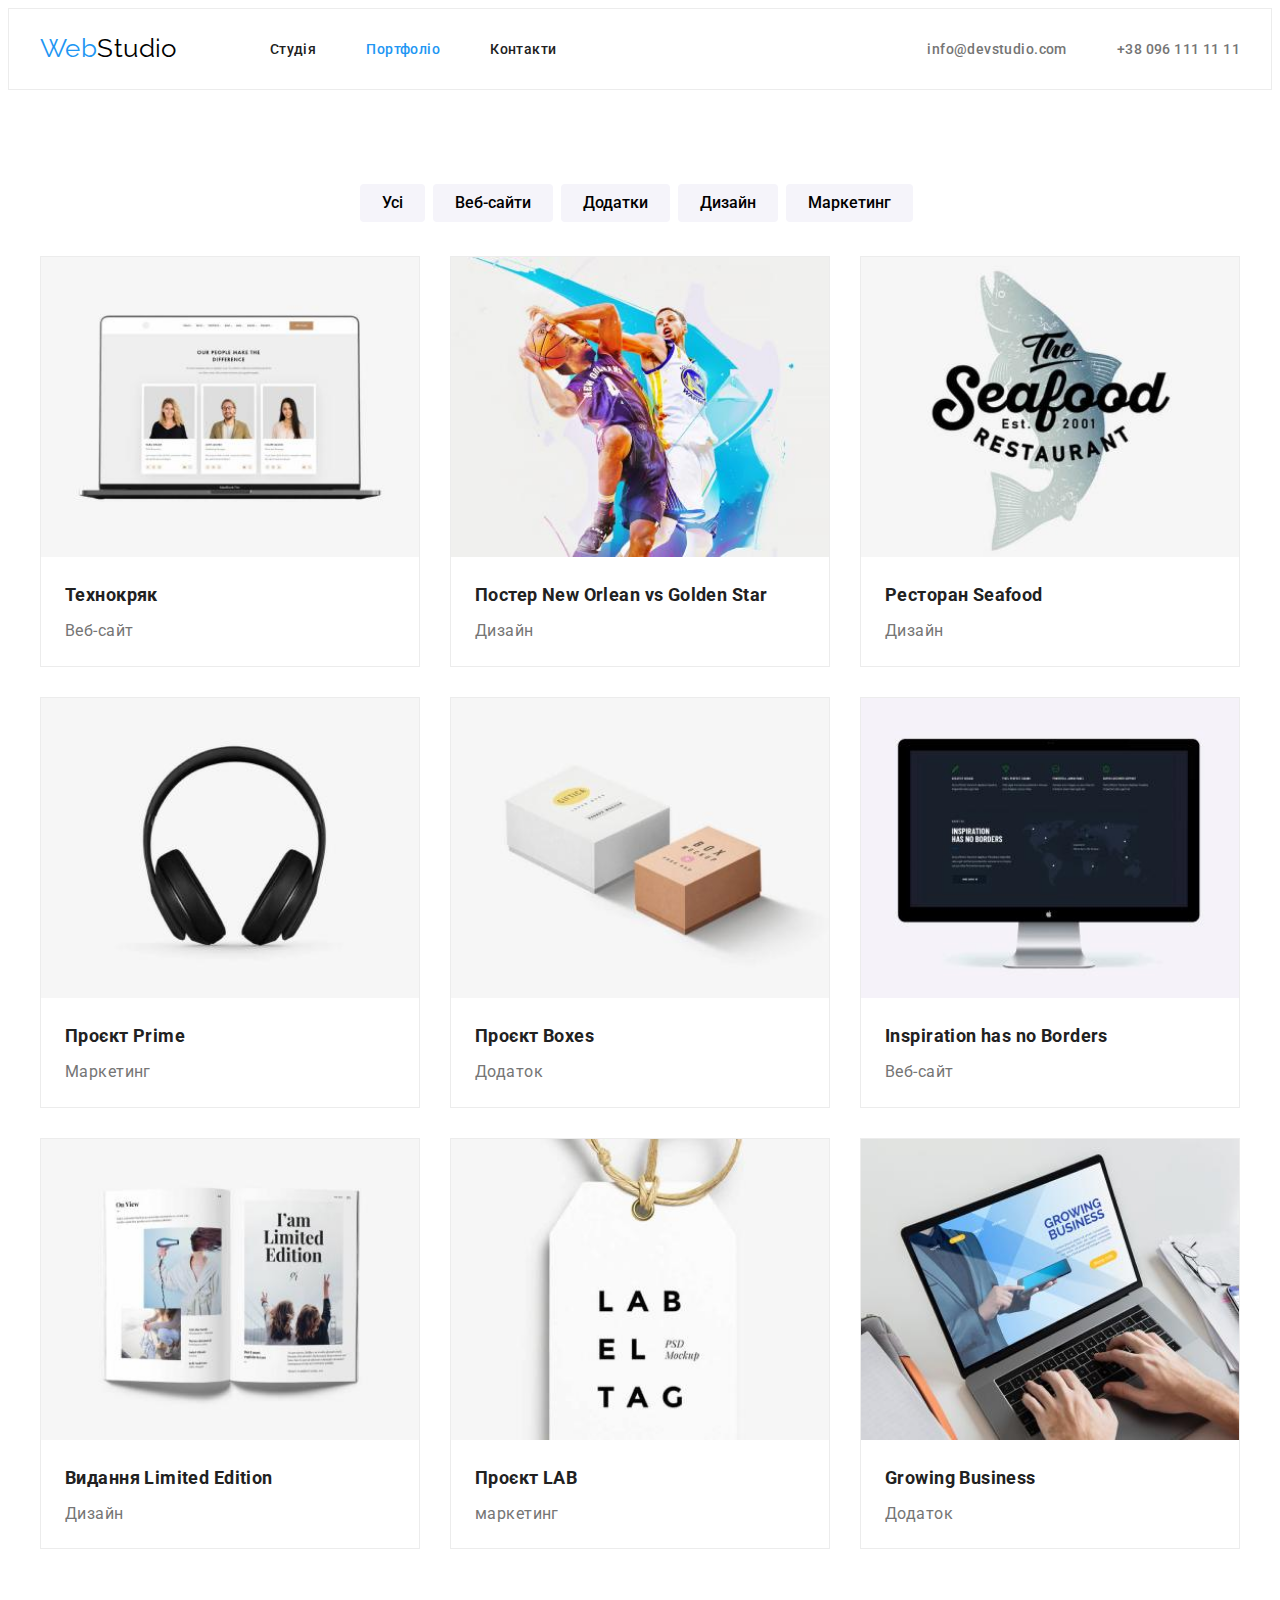
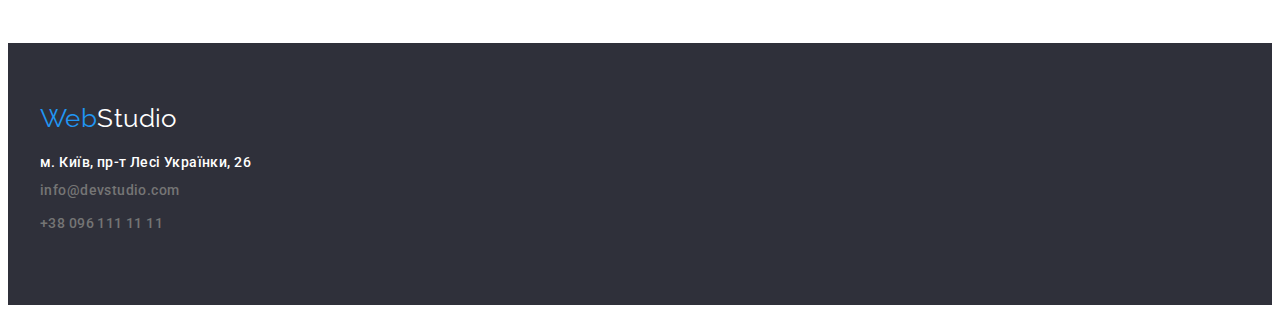
==== portfolio.html @ a3e12e18 "home work" ====
<!DOCTYPE html>
<html lang="uk">
  <head>
    <meta charset="UTF-8" />
    <meta http-equiv="X-UA-Compatible" content="IE=edge" />
    <meta name="viewport" content="width=device-width, initial-scale=1.0" />
    <link rel="preconnect" href="https://fonts.googleapis.com" />
    <link rel="preconnect" href="https://fonts.gstatic.com" crossorigin />
    <link
      href="https://fonts.googleapis.com/css2?family=Raleway:wght@700&family=Roboto:wght@400;500;700;900&display=swap"
      rel="stylesheet"
    />
    <link
      rel="stylesheet"
      href="https://cdnjs.cloudflare.com/ajax/libs/modern-normalize/1.1.0/modern-normalize.min.css"
      integrity="sha512-wpPYUAdjBVSE4KJnH1VR1HeZfpl1ub8YT/NKx4PuQ5NmX2tKuGu6U/JRp5y+Y8XG2tV+wKQpNHVUX03MfMFn9Q=="
      crossorigin="anonymous"
      referrerpolicy="no-referrer"
    />
    <link rel="stylesheet" href="./css/styles.css" />
    <title>Портфоліо</title>
  </head>
  <body>
<!--Header-->
    <header class="line">
      <div class="container main-nav">
        <a class="logo" href="./index.html" lang="en"
          >Web<span class="logo-studio">Studio</span></a
        >
        <nav>
          <ul class="site-nav">
            <li class="item">
              <a class="navigation" href="./index.html"> Студія</a>
            </li>
            <li class="item">
              <a class="current-navigation" href="./portfolio.html">
                Портфоліо</a
              >
            </li>
            <li class="item">
              <a class="navigation" href="contacts"> Контакти</a>
            </li>
          </ul>
        </nav>
        <ul class="contact-nav">
          <li class="item">
            <a class="contacts" href="mailto:info@devstudio.com"
              >info@devstudio.com</a
            >
          </li>
          <li class="item">
            <a class="contacts" href="tel:+380961111111">+38 096 111 11 11</a>
          </li>
        </ul>
      </div>
    </header>

<!--Main content-->
    <main>
      <section class="sections">
        <div class="container">
          <h1 class="visually-hidden">Портфоліо</h1>
          <ul class="buttons">
            <li><button class="button" type="button">Усі</button></li>
            <li><button class="button" type="button">Веб-сайти</button></li>
            <li><button class="button" type="button">Додатки</button></li>
            <li><button class="button" type="button">Дизайн</button></li>
            <li><button class="button" type="button">Маркетинг</button></li>
          </ul>

<!--Menu-->
          <ul class="cards">
            <li class="box">
              <a href="#"
                ><img
                  src="./images/portfolio/technokryak.jpg"
                  alt="Макбук"
                  width="370"
                />
                <div class="box-content"><h2 class="box-title">Технокряк</h2>
                <p>Веб-сайт</p></a
              ></div>
            </li>
            <li class="box">
              <a href="#">
                <img
                  src="./images/portfolio/bascketball-players.jpg"
                  alt="баскетбольні гравці"
                  width="370"
                />
                <div class="box-content"><h2 class="box-title">Постер New Orlean vs Golden Star</h2>
                <p>Дизайн</p></a
              ></div>
            </li>
            <li class="box">
              <a href="#">
                <img
                  src="./images/portfolio/seafood-restaurant.jpg"
                  alt="вивіска ресторану"
                  width="370"
                />
                <div class="box-content"><h2 class="box-title">Ресторан Seafood</h2>
                <p>Дизайн</p></a
              ></div>
            </li>
            <li class="box">
              <a href="#"
                ><img
                  src="./images/portfolio/headphones.jpg"
                  alt="навушники"
                  width="370"
                />
                <div class="box-content"><h2 class="box-title">Проєкт Prime</h2>
                <p>Маркетинг</p></a
              ></div>
            </li>
            <li class="box">
              <a href="#"
                ><img
                  src="./images/portfolio/boxes.jpg"
                  alt="коробки"
                  width="370"
                />
                <div class="box-content"><h2 class="box-title">Проєкт Boxes</h2>
                <p>Додаток</p></a
              ></div>
            </li>
            <li class="box">
              <a href="#">
                <img
                  src="./images/portfolio/mac.jpg"
                  alt="Макінтош"
                  width="370"
                />
                <div class="box-content"><h2 class="box-title">Inspiration has no Borders</h2>
                <p>Веб-сайт</p></a
              ></div>
            </li>
            <li class="box">
              <a href="#"
                ><img
                  src="./images/portfolio/book.jpg"
                  alt="books"
                  width="370"
                />
                <div class="box-content"><h2 class="box-title">Видання Limited Edition</h2>
                <p>Дизайн</p></a
              ></div>
            </li>
            <li class="box">
              <a href="#"
                ><img
                  src="./images/portfolio/label.jpg"
                  alt="етикетка"
                  width="370"
                />
                <div class="box-content"><h2 class="box-title">Проєкт LAB</h2>
                <p>маркетинг</p></a
              ></div>
            </li>
            <li class="box">
              <a href="#"
                ><img
                  src="./images/portfolio/browsing-business.jpg"
                  alt="макбук з бізнес сайтом на екрані"
                  width="370"
                />
                <div class="box-content"><h2 class="box-title">Growing Business</h2>
                <p>Додаток</p></a
              ></div>
            </li>
          </ul>
        </div>
      </section>
    </main>
    
<!-- Footer -->
    <footer class="footer">
      <div class="container">
        <a class="logo footer-logo" href="portfolio.html" lang="en"
          >Web<span class="logo-studio-footer">Studio</span></a
        >
        <address>
          <ul>
            <li>
              <a class="footer-contacts address" href="#"> м. Київ, пр-т Лесі Українки, 26</a>
            </li>
            <li>
              <a class="footer-contacts" href="mailto:info@devstudio.com">
                info@devstudio.com</a
              >
            </li>
            <li>
              <a class="footer-contacts" href="tel:+380961111111">
                +38 096 111 11 11</a
              >
            </li>
          </ul>
        </address>
      </div>
    </footer>
  </body>
</html>
---- css/styles.css ----
:root {
  --primary-text-color: #212121;
  --accent-color: #2196f3;
  --primary-white-color: #ffffff;
  --background-color: #2f303a;
  --description-color: #757575;
  --main-line-height: 1.17;
  --main-font-weight: 500;
}

.html{
  box-sizing: border-box;
}

*,
*::before,
*::after{
  box-sizing: inherit;
}

body {
  font-family: "Roboto", sans-serif;
  background-color: var(--primary-white-color);
  color: var(--primary-text-color);

  font-size: 14px;
  letter-spacing: 0.03em;
}


a {
  text-decoration: none;
}

h1,h2,h3,p{
  margin: 0;
}

p{
  font-size: 16px;
  color: var(--description-color);
  line-height: 1.8;
}

ul{
  list-style-type: none;
  margin: 0;
  padding: 0;
}

img{
  display: block; 
  width: 100%; 
  height: auto;
}

.container{

  width: 1200px;
  padding-left: 15px;
  padding-right: 15px;
  margin-left: auto;
  margin-right: auto;
}

.sections{
  padding-top: 94px;
  padding-bottom: 94px;
}

.main-nav{
  display: flex;
  align-items: center;
}

.line{
  border: 1px solid #ECECEC;
}

.logo {
  padding-top: 24px;
  padding-bottom: 25px;

  font-family: "Raleway", sans-serif;
  color: var(--accent-color);
  font-size: 26px;
  line-height: var(--main-line-height);
  
}

.logo-studio {
  font-family: "Raleway", sans-serif;
  color: #000000;
  font-size: 26px;
  line-height: var(--main-line-height);
}

.site-nav .item + .item{
  margin-left: 50px;
}

.site-nav{
  display: flex;
  margin-left: 93px;
}

.contacts {
  display: flex;
  padding-top: 32px;
  padding-bottom: 32px;

  color: var(--description-color);
  line-height: var(--main-line-height);
  font-weight: var(--main-font-weight);
  font-style: normal;
}

.contacts:hover,
.contacts:focus {
  color: var(--accent-color);
}

.contact-nav{
  display: flex;
  margin-left: auto;
}

.contact-nav .item + .item {
  margin-left: 50px;
}

.navigation {
  display: flex;
  padding-top: 32px;
  padding-bottom: 32px;

  color: var(--primary-text-color);
  line-height: var(--main-line-height);
  font-weight: var(--main-font-weight);
}

.navigation:hover,
.navigation:focus {
  color: var(--accent-color);
}

.current-navigation {
  display: flex;
  padding-top: 32px;
  padding-bottom: 32px;
  color: var(--accent-color);
  font-weight: var(--main-font-weight);
}

.buttons{
  justify-content: center;
  display: flex;
  margin-bottom: 34px;
}

.button {
  margin-right: 8px;
  cursor: pointer;
  padding: 6px 22px;

  font-family: inherit;
  font-weight: var(--main-font-weight);
  font-size: 16px;
  line-height: 1.6;
  text-align: center;

  background: #f5f4fa;
  border-radius: 4px;
  border: none;
  
}

.hero {
  text-align: center;
  margin: 0 auto;
  padding-top: 200px;
  padding-bottom: 200px;

  background-color: var(--background-color);
}

.hero-title {
  
  margin: auto;
  margin-bottom: 30px;
  
  width: 696px;
  height: 120px;
  left: 452px;
  top: 280px;

  color: var(--primary-white-color);
  font-weight: 900;
  font-size: 44px;
  line-height: 1.36;
}

.button:hover,
.button:focus {
  color: var(--primary-white-color);
  background: var(--accent-color);
}

.hero-button {
  display: inline-flex;
  align-items: center;
  justify-content: center;
  cursor: pointer;
  text-align: center;

  color: var(--primary-white-color);
  font-family: inherit;
  font-weight: 700;
  font-size: 16px;
  line-height: 1.8;
  letter-spacing: 0.06em;

  background: #2196f3;
  box-shadow: 0px 4px 4px rgba(0, 0, 0, 0.15);
  border-radius: 4px;
  min-width: 216px;
  height: 50px;
}

.hero-button:hover,
.hero-button:focus {
  background: #188ce8;
}

.cards {
  display: flex;
  flex-wrap: wrap;
  gap: 30px;
}

.box {
  border: 1px solid #ECECEC;
  flex: 1 1 calc(33.33% - 30px);
  box-sizing: border-box;
  
  line-height: 1.8;
}

.box-title {
  margin-bottom: 4px;

  color: var(--primary-text-color);
  font-size: 18px;
  line-height: 2;
}

.box-content{
  margin-left: 0;
  padding-top: 20px;
  padding-right: 24px;
  padding-bottom: 20px;
  padding-left: 24px;
}

.title {
  text-align: center;
  margin-bottom: 50px;
  font-size: 36px;
  line-height: var(--main-line-height);
}

.features-list{
  display: flex;
  flex-wrap: wrap;
  justify-content: space-between;
}

.features-list .item{
  margin-right: 30px;
  width: 270px;
}

.features-list .item:last-child{
  margin-right: 0;
}

.features {
  margin: 0;
  margin-bottom: 10px;
  font-size: 14px;
  line-height: 1.14;
  text-transform: uppercase;
}

.features-text{
  font-size: 14px;
}

.about-item{
  display: flex;
  flex-wrap: wrap;
 
}

.about-item .item{
  display: block;
  width: 370px;
  margin-right: 45px;
}

.about-item .item:last-child{
  margin-right: 0;
}

.item-section{
  padding-top: 0;
}

.about-team {
  display: flex;
  justify-content: center;
  text-align: center;
}

.about-team .item{
  margin-right: 40px;
  width: 270px;

  background-color: var(--primary-white-color);
}

.about-team .item:last-child{
  margin-right: 0;
 
}

.description{
  padding-top: 30px;
  padding-bottom: 30px;
}

.team-bgc{
  background: #f5f4fa;
}

.team {
  margin-bottom: 10px;
  font-weight: var(--main-font-weight);
  font-size: 16px;
  line-height: var(--main-line-height);
}

.visually-hidden {
  position: absolute;
  white-space: nowrap;
  width: 1px;
  height: 1px;
  overflow: hidden;
  border: 0;
  padding: 0;
  clip: rect(0 0 0 0);
  clip-path: inset(50%);
  margin: -1px;
}

.footer {
  padding-top: 60px;
  padding-bottom: 60px;

  font-size: 14px;
  line-height: var(--main-line-height);
  background-color: var(--background-color);
}

.footer-contacts{
  display: inline-block;
  margin-bottom: 9px;
  
  color: var(--description-color);
  line-height: 1.71;  
  font-weight: var(--main-font-weight);
  font-style: normal;
}

.footer-logo{
  display: inline-block;
  padding-top: 0;
  padding-bottom: 0;
  margin-bottom: 20px;
}

.logo-studio-footer {
  color: var(--primary-white-color);
}

.address {
  margin-bottom: 9px;

  font-style: normal;
  color: var(--primary-white-color);
  line-height: var(--main-line-height);
}

.address:hover,
.address:focus {
  color: var(--accent-color);
}
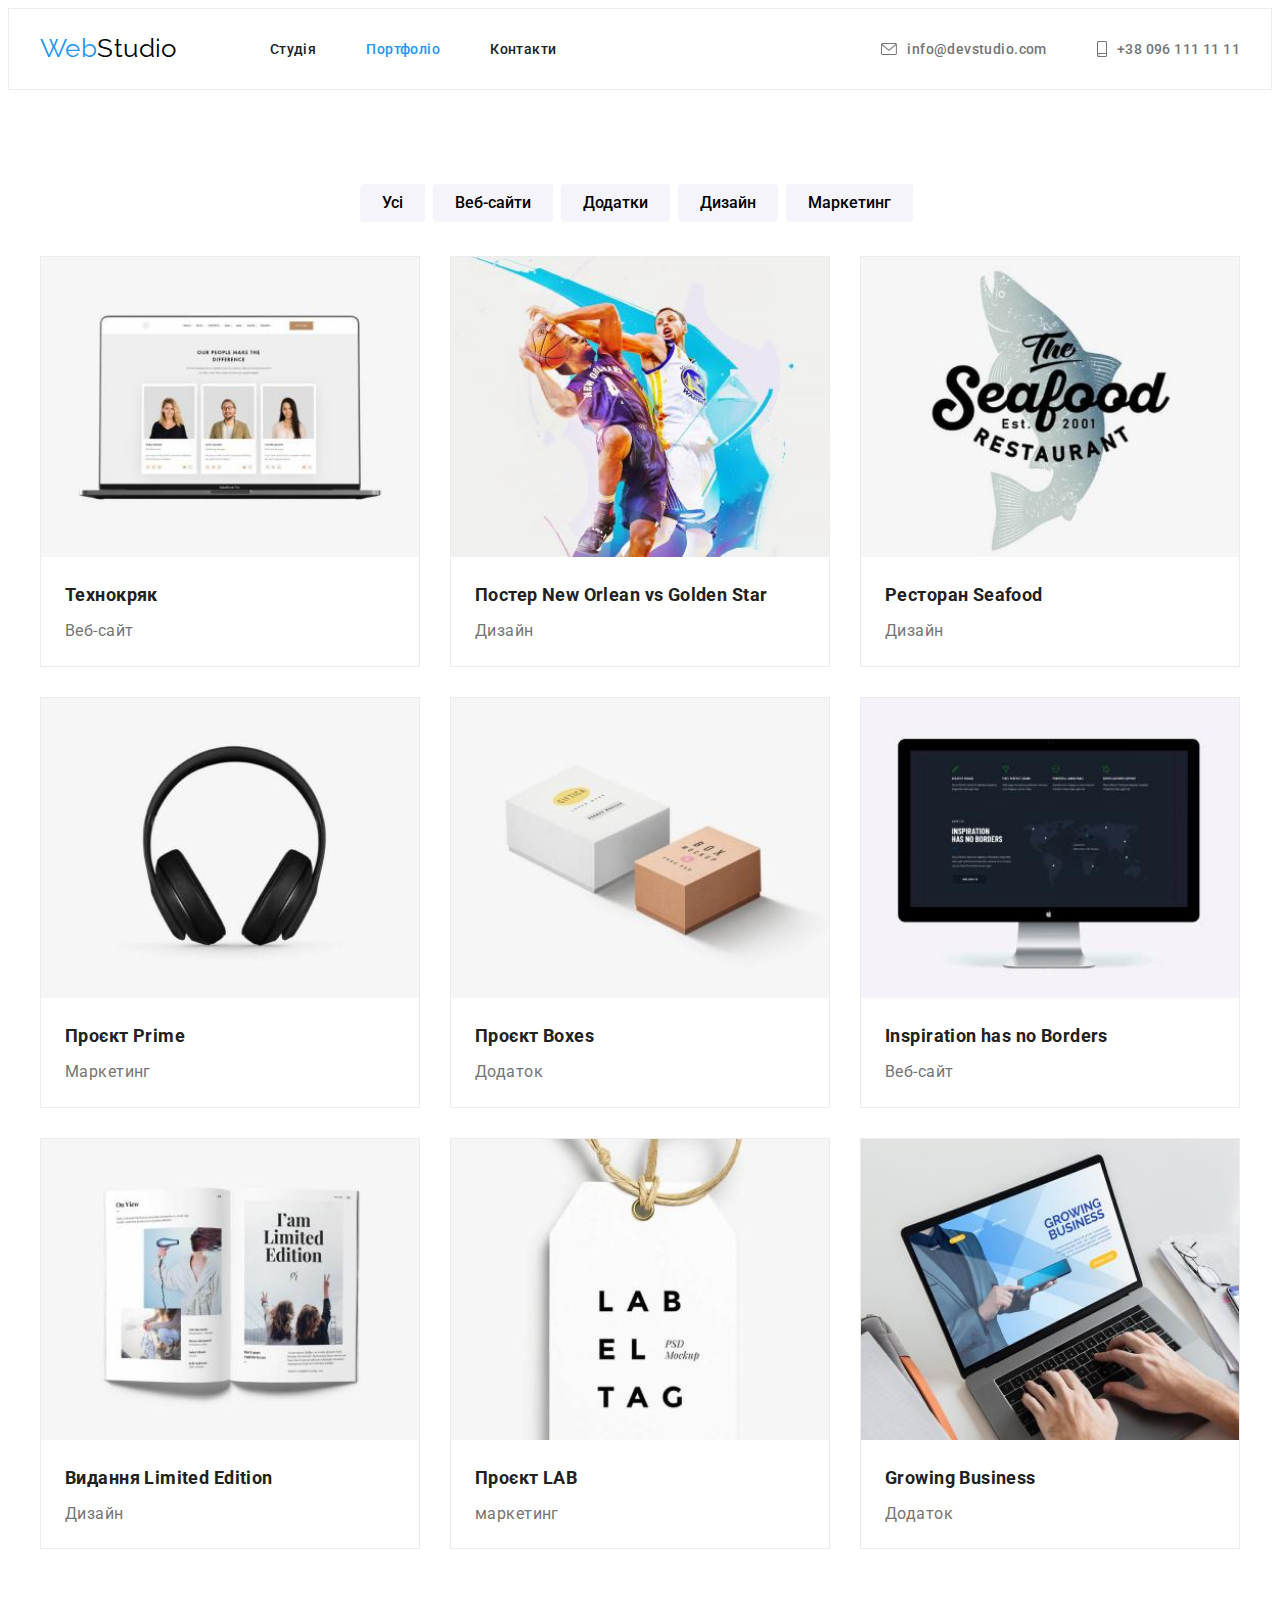
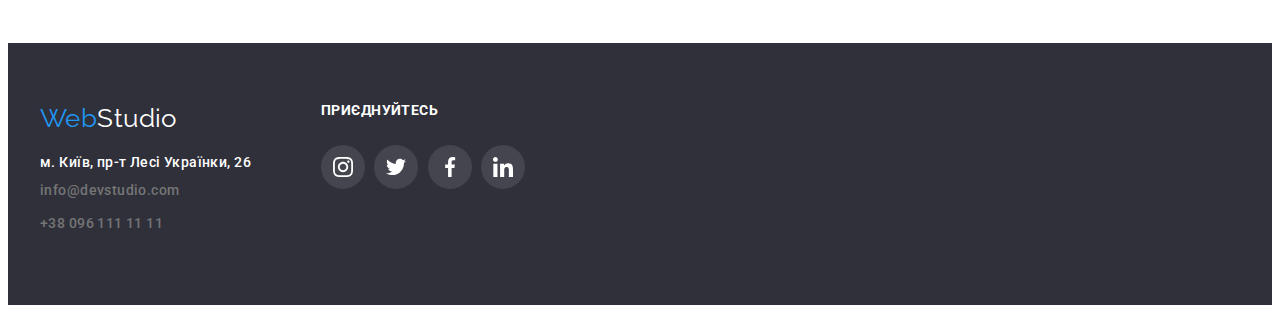
==== commit 63dd5a0c: "updated" ====
--- a/portfolio.html
+++ b/portfolio.html
@@ -45,11 +45,16 @@
         <ul class="contact-nav">
           <li class="item">
             <a class="contacts" href="mailto:info@devstudio.com"
-              >info@devstudio.com</a
+              > 
+              <svg width=16 height=12 class="button-icon">
+              <use href="./images/icons.svg#mail"></use>
+             </svg>info@devstudio.com</a
             >
           </li>
           <li class="item">
-            <a class="contacts" href="tel:+380961111111">+38 096 111 11 11</a>
+            <a class="contacts" href="tel:+380961111111"><svg width=10 height=16 class="button-icon">
+                <use href="./images/icons.svg#smartphone"></use>
+              </svg> +38 096 111 11 11</a>
           </li>
         </ul>
       </div>
@@ -71,15 +76,15 @@
 <!--Menu-->
           <ul class="cards">
             <li class="box">
-              <a href="#"
-                ><img
+              <a href="#">
+                <img
                   src="./images/portfolio/technokryak.jpg"
                   alt="Макбук"
                   width="370"
                 />
                 <div class="box-content"><h2 class="box-title">Технокряк</h2>
-                <p>Веб-сайт</p></a
-              ></div>
+                <p>Веб-сайт</p>
+              </div></a>
             </li>
             <li class="box">
               <a href="#">
@@ -88,9 +93,9 @@
                   alt="баскетбольні гравці"
                   width="370"
                 />
-                <div class="box-content"><h2 class="box-title">Постер New Orlean vs Golden Star</h2>
-                <p>Дизайн</p></a
-              ></div>
+                <div class="box-content">
+                  <h2 class="box-title">Постер New Orlean vs Golden Star</h2>
+                <p>Дизайн</p></div></a>
             </li>
             <li class="box">
               <a href="#">
@@ -99,9 +104,9 @@
                   alt="вивіска ресторану"
                   width="370"
                 />
-                <div class="box-content"><h2 class="box-title">Ресторан Seafood</h2>
-                <p>Дизайн</p></a
-              ></div>
+                <div class="box-content">
+                  <h2 class="box-title">Ресторан Seafood</h2>
+                <p>Дизайн</p></div></a>
             </li>
             <li class="box">
               <a href="#"
@@ -110,9 +115,9 @@
                   alt="навушники"
                   width="370"
                 />
-                <div class="box-content"><h2 class="box-title">Проєкт Prime</h2>
-                <p>Маркетинг</p></a
-              ></div>
+                <div class="box-content">
+                  <h2 class="box-title">Проєкт Prime</h2>
+                <p>Маркетинг</p></div></a>
             </li>
             <li class="box">
               <a href="#"
@@ -121,9 +126,9 @@
                   alt="коробки"
                   width="370"
                 />
-                <div class="box-content"><h2 class="box-title">Проєкт Boxes</h2>
-                <p>Додаток</p></a
-              ></div>
+                <div class="box-content">
+                  <h2 class="box-title">Проєкт Boxes</h2>
+                <p>Додаток</p></div></a>
             </li>
             <li class="box">
               <a href="#">
@@ -132,9 +137,9 @@
                   alt="Макінтош"
                   width="370"
                 />
-                <div class="box-content"><h2 class="box-title">Inspiration has no Borders</h2>
-                <p>Веб-сайт</p></a
-              ></div>
+                <div class="box-content">
+                  <h2 class="box-title">Inspiration has no Borders</h2>
+                <p>Веб-сайт</p></div></a>
             </li>
             <li class="box">
               <a href="#"
@@ -143,9 +148,9 @@
                   alt="books"
                   width="370"
                 />
-                <div class="box-content"><h2 class="box-title">Видання Limited Edition</h2>
-                <p>Дизайн</p></a
-              ></div>
+                <div class="box-content">
+                  <h2 class="box-title">Видання Limited Edition</h2>
+                <p>Дизайн</p></div></a>
             </li>
             <li class="box">
               <a href="#"
@@ -154,9 +159,9 @@
                   alt="етикетка"
                   width="370"
                 />
-                <div class="box-content"><h2 class="box-title">Проєкт LAB</h2>
-                <p>маркетинг</p></a
-              ></div>
+                <div class="box-content">
+                  <h2 class="box-title">Проєкт LAB</h2>
+                <p>маркетинг</p></div></a>
             </li>
             <li class="box">
               <a href="#"
@@ -165,9 +170,9 @@
                   alt="макбук з бізнес сайтом на екрані"
                   width="370"
                 />
-                <div class="box-content"><h2 class="box-title">Growing Business</h2>
-                <p>Додаток</p></a
-              ></div>
+                <div class="box-content">
+                  <h2 class="box-title">Growing Business</h2>
+                <p>Додаток</p></div></a>
             </li>
           </ul>
         </div>
@@ -175,28 +180,38 @@
     </main>
     
 <!-- Footer -->
-    <footer class="footer">
-      <div class="container">
-        <a class="logo footer-logo" href="portfolio.html" lang="en"
-          >Web<span class="logo-studio-footer">Studio</span></a
-        >
-        <address>
+     <footer class="footer">
+      <div class="container footer-nav"> 
+         <div class="footer-contacts" >  
+          <a class="logo footer-logo" href="portfolio.html" lang="en"
+          >Web<span class="logo-studio-footer">Studio</span></a>
+       <address>
           <ul>
             <li>
-              <a class="footer-contacts address" href="#"> м. Київ, пр-т Лесі Українки, 26</a>
+              <a class="contact-footer address" href="#"> м. Київ, пр-т Лесі Українки, 26</a>
             </li>
             <li>
-              <a class="footer-contacts" href="mailto:info@devstudio.com">
+              <a class="contact-footer" href="mailto:info@devstudio.com">
                 info@devstudio.com</a
               >
             </li>
             <li>
-              <a class="footer-contacts" href="tel:+380961111111">
+              <a class="contact-footer" href="tel:+380961111111">
                 +38 096 111 11 11</a
               >
             </li>
           </ul>
         </address>
+      </div> 
+        <div class="socials">
+          <p class="join">Приєднуйтесь</p>
+        <ul class="footer-socials-list">
+          <li class="socials-item"><a class="footers-social-link" href="#"><svg class="socials-logo" width="20" height="20" ><use href="./images/icons.svg#instagram"></use></svg></a></li>
+          <li class="socials-item"><a class="footers-social-link" href="#"><svg class="socials-logo" width="20" height="20" ><use href="./images/icons.svg#twitter"></use></svg></a></li>
+          <li class="socials-item"><a class="footers-social-link" href="#"><svg class="socials-logo" width="20" height="20" ><use href="./images/icons.svg#facebook"></use></svg></a></li>
+          <li class="socials-item"><a class="footers-social-link" href="#"><svg class="socials-logo" width="20" height="20" ><use href="./images/icons.svg#linkedin"></use></svg></a></li>
+        </ul>
+      </div>  
       </div>
     </footer>
   </body>
--- a/css/styles.css
+++ b/css/styles.css
@@ -104,10 +104,17 @@
   margin-left: 93px;
 }
 
+.button-icon{
+  vertical-align: middle;
+  margin-right: 10px;
+  fill:currentColor;
+}
+
 .contacts {
   display: flex;
   padding-top: 32px;
   padding-bottom: 32px;
+  align-items: center;
 
   color: var(--description-color);
   line-height: var(--main-line-height);
@@ -178,10 +185,20 @@
 .hero {
   text-align: center;
   margin: 0 auto;
+  max-width: 1600px;
   padding-top: 200px;
   padding-bottom: 200px;
 
-  background-color: var(--background-color);
+  background: #C4C4C4;
+  background-image: linear-gradient( to right ,
+    rgba(47,48,58,0.4),
+    rgba(47, 48, 58, 0.4)),
+    url(../images/hero-bcg.jpg);
+  background-repeat: no-repeat;
+  background-position: center;
+  background-size: cover;
+
+
 }
 
 .hero-title {
@@ -204,6 +221,8 @@
 .button:focus {
   color: var(--primary-white-color);
   background: var(--accent-color);
+  box-shadow: 0px 3px 1px rgba(0, 0, 0, 0.1), 0px 1px 2px rgba(0, 0, 0, 0.08), 0px 2px 2px rgba(0, 0, 0, 0.12);
+  border-radius: 4px;
 }
 
 .hero-button {
@@ -221,8 +240,8 @@
   letter-spacing: 0.06em;
 
   background: #2196f3;
-  box-shadow: 0px 4px 4px rgba(0, 0, 0, 0.15);
   border-radius: 4px;
+  border: none;
   min-width: 216px;
   height: 50px;
 }
@@ -230,6 +249,7 @@
 .hero-button:hover,
 .hero-button:focus {
   background: #188ce8;
+  box-shadow: 0px 4px 4px rgba(0, 0, 0, 0.15);
 }
 
 .cards {
@@ -244,6 +264,11 @@
   box-sizing: border-box;
   
   line-height: 1.8;
+}
+
+.box:hover,
+.box:focus{
+  box-shadow: 0px 3px 1px rgba(0, 0, 0, 0.1), 0px 1px 2px rgba(0, 0, 0, 0.08), 0px 2px 2px rgba(0, 0, 0, 0.12);
 }
 
 .box-title {
@@ -270,7 +295,7 @@
 }
 
 .features-list{
-  display: flex;
+  display: inline-flex;
   flex-wrap: wrap;
   justify-content: space-between;
 }
@@ -287,25 +312,42 @@
 .features {
   margin: 0;
   margin-bottom: 10px;
+
   font-size: 14px;
   line-height: 1.14;
   text-transform: uppercase;
 }
 
+.features-item{
+  display: flex;
+  justify-content: center;
+ 
+  width: 270px;
+  height: 120px;
+  margin-bottom: 30px;
+
+  background-color: #F5F4FA;
+  border-radius: 4px;
+}
+
+.features-icon{
+  margin-top: 25px;
+  margin-bottom: 25px;
+}
+
 .features-text{
   font-size: 14px;
 }
 
 .about-item{
-  display: flex;
-  flex-wrap: wrap;
- 
+  display: inline-flex;
+ justify-content: center;
 }
 
 .about-item .item{
   display: block;
   width: 370px;
-  margin-right: 45px;
+  margin-right: 30px;
 }
 
 .about-item .item:last-child{
@@ -327,11 +369,12 @@
   width: 270px;
 
   background-color: var(--primary-white-color);
+  box-shadow: 0px 1px 3px rgba(0, 0, 0, 0.12), 0px 1px 1px rgba(0, 0, 0, 0.14), 0px 2px 1px rgba(0, 0, 0, 0.2);
+  border-radius: 0px 0px 4px 4px;
 }
 
 .about-team .item:last-child{
   margin-right: 0;
- 
 }
 
 .description{
@@ -348,6 +391,73 @@
   font-weight: var(--main-font-weight);
   font-size: 16px;
   line-height: var(--main-line-height);
+}
+
+.team-socials{
+  display: inline-flex;
+  width: 204px;
+  margin-top: 16px;
+  justify-content: space-between;
+}
+
+.socials-item{
+  width: 44px;
+  height: 44px;
+}
+
+.socials-item:last-child{
+  margin-right: 0;
+}
+
+.social-link{
+  width:100%;
+  height:100%;
+  display: flex;
+  align-items: center;
+  justify-content: center;
+  background-color: var(--primary-white-color);
+  border-radius: 50%;
+  fill: #AFB1B8;
+  color:var(--primary-white-color);
+}
+
+.socials-logo{
+  width: 20px;
+  height: 20px;
+}
+
+.social-link:hover,
+.social-link:focus{
+  fill:currentColor;
+  background-color: var(--accent-color);
+}
+
+
+.clients-list{
+  display: inline-flex;
+}
+/* 
+.clients-logo{
+ 
+} */
+
+.client{
+  display: flex;
+  width: 170px;
+  height: 92px;
+  align-items: center;
+  justify-content: center;
+  margin-right: 30px;
+  border: 1px solid #AFB1B8;
+  border-radius: 4px;
+  fill:#AFB1B8;
+  color:var(--accent-color);
+}
+
+.client:hover,
+.client:focus{
+  fill:currentColor;
+  border-color: var(--accent-color);
 }
 
 .visually-hidden {
@@ -364,6 +474,8 @@
 }
 
 .footer {
+  display: flex;
+  align-items: center;
   padding-top: 60px;
   padding-bottom: 60px;
 
@@ -371,8 +483,11 @@
   line-height: var(--main-line-height);
   background-color: var(--background-color);
 }
-
-.footer-contacts{
+.footer-nav{
+  display: flex;
+}
+
+.contact-footer{
   display: inline-block;
   margin-bottom: 9px;
   
@@ -405,3 +520,47 @@
 .address:focus {
   color: var(--accent-color);
 }
+
+.join{
+  margin-bottom: 10px;
+
+  text-transform: uppercase;
+  font-weight: 700;
+  font-size: 14px;
+  line-height: 1.14;
+  letter-spacing: 0.03em;
+  
+  color: var(--primary-white-color);
+}
+
+.footer-socials-list{
+  display: inline-flex;
+  width: 204px;
+  margin-top: 16px;
+  justify-content: space-between;
+  
+}
+
+.footers-social-link{
+  width: 100%;
+  height: 100%;
+  display: flex;
+  align-items: center;
+  justify-content: center;
+  background-color: rgba(255,255,255,10%);
+  border-radius: 50%;
+
+  fill:var(--primary-white-color);
+}
+
+.footers-social-link:hover,
+.footers-social-link:focus{
+background-color: var(--accent-color);
+}
+
+
+.socials{
+  display: inline-block;
+  margin-left: 70px;
+
+}
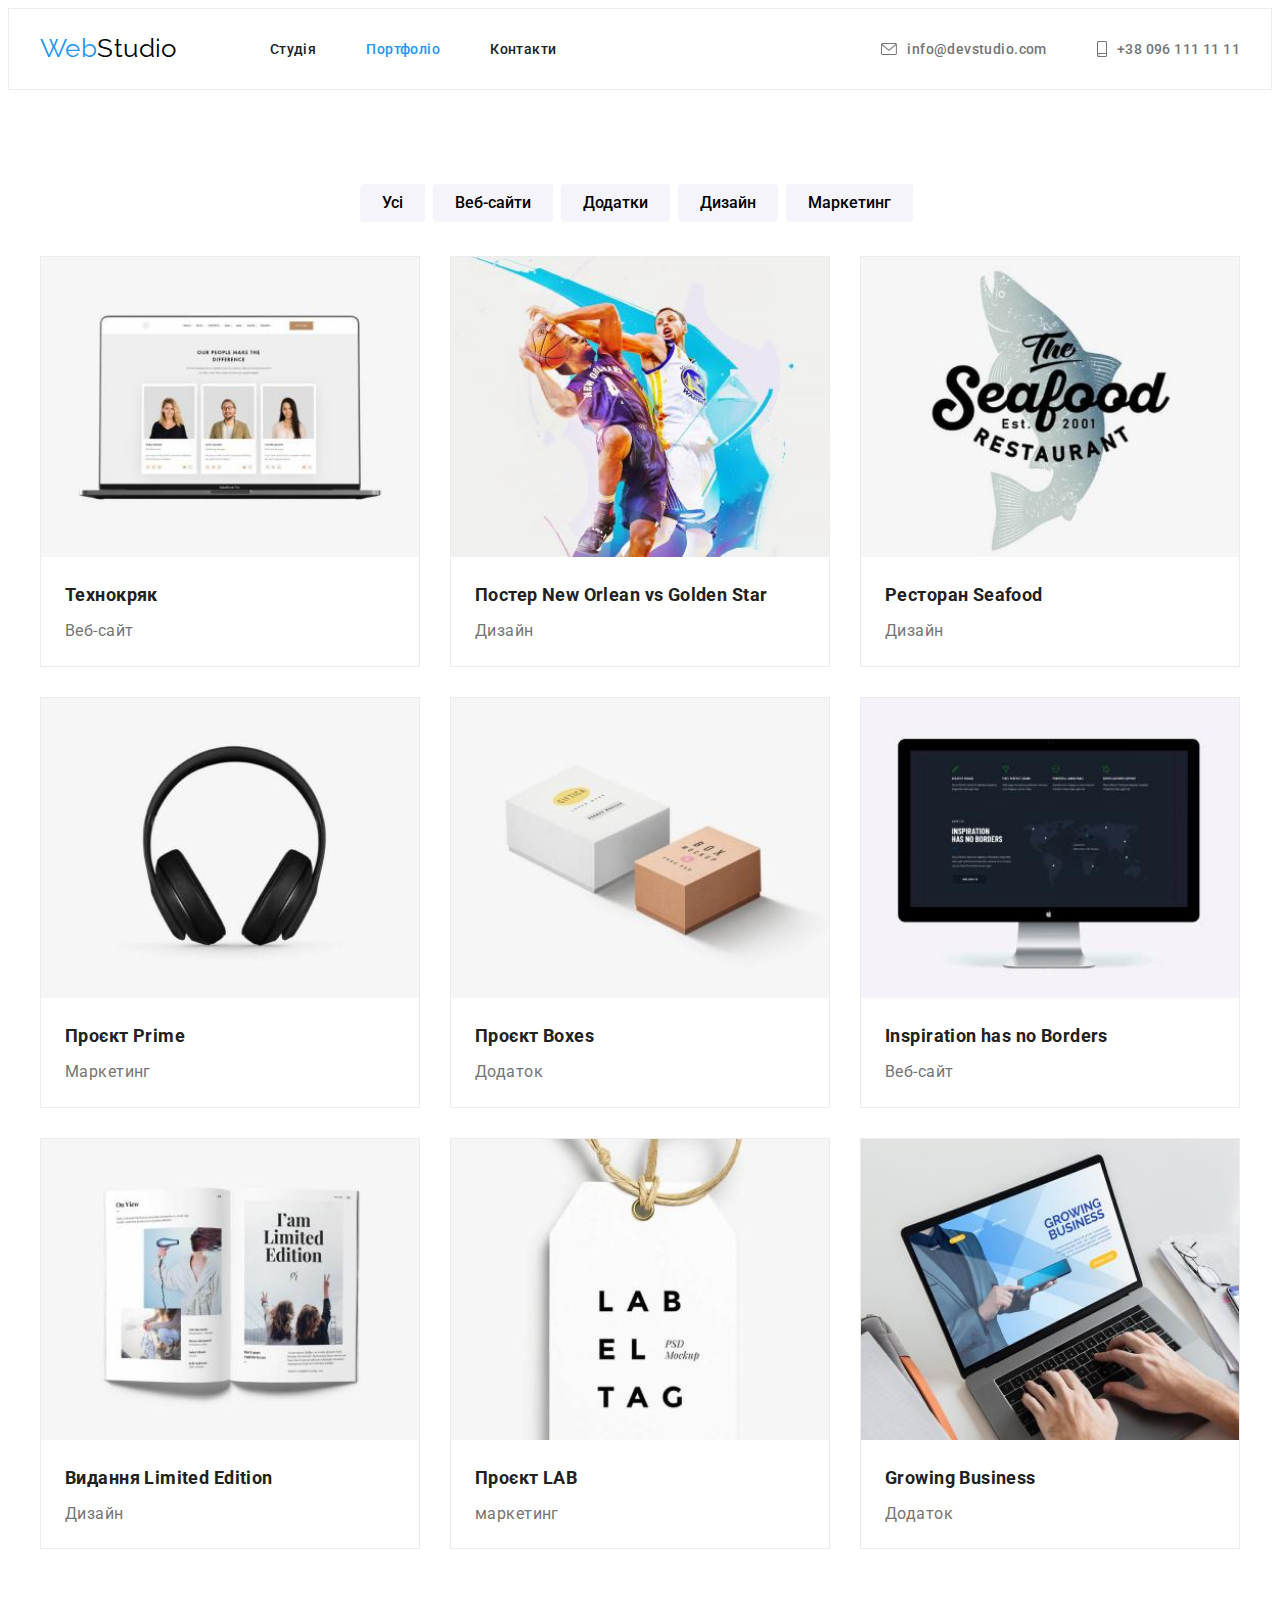
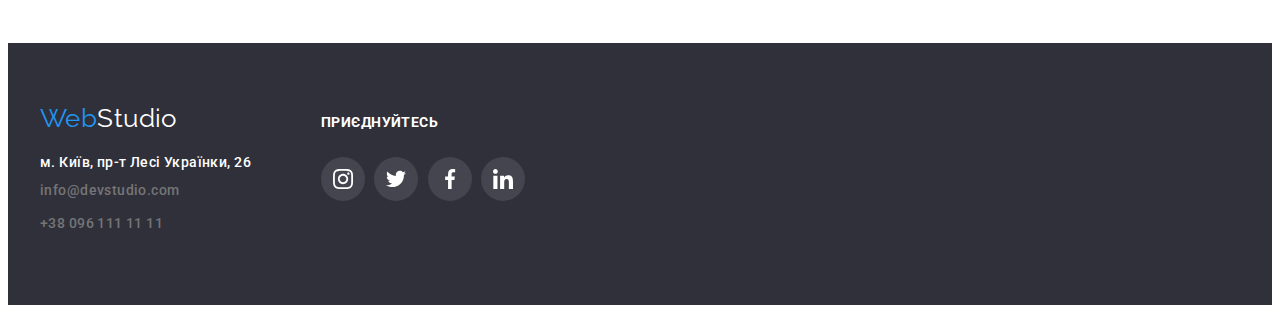
==== commit 9d00e9eb: "update link,link:hover,footer" ====
--- a/portfolio.html
+++ b/portfolio.html
@@ -76,7 +76,7 @@
 <!--Menu-->
           <ul class="cards">
             <li class="box">
-              <a href="#">
+              <a  class="box-link" href="#">
                 <img
                   src="./images/portfolio/technokryak.jpg"
                   alt="Макбук"
@@ -87,7 +87,7 @@
               </div></a>
             </li>
             <li class="box">
-              <a href="#">
+              <a  class="box-link" href="#">
                 <img
                   src="./images/portfolio/bascketball-players.jpg"
                   alt="баскетбольні гравці"
@@ -98,7 +98,7 @@
                 <p>Дизайн</p></div></a>
             </li>
             <li class="box">
-              <a href="#">
+              <a  class="box-link" href="#">
                 <img
                   src="./images/portfolio/seafood-restaurant.jpg"
                   alt="вивіска ресторану"
@@ -109,7 +109,7 @@
                 <p>Дизайн</p></div></a>
             </li>
             <li class="box">
-              <a href="#"
+              <a  class="box-link" href="#"
                 ><img
                   src="./images/portfolio/headphones.jpg"
                   alt="навушники"
@@ -120,7 +120,7 @@
                 <p>Маркетинг</p></div></a>
             </li>
             <li class="box">
-              <a href="#"
+              <a  class="box-link" href="#"
                 ><img
                   src="./images/portfolio/boxes.jpg"
                   alt="коробки"
@@ -131,7 +131,7 @@
                 <p>Додаток</p></div></a>
             </li>
             <li class="box">
-              <a href="#">
+              <a  class="box-link" href="#">
                 <img
                   src="./images/portfolio/mac.jpg"
                   alt="Макінтош"
@@ -142,7 +142,7 @@
                 <p>Веб-сайт</p></div></a>
             </li>
             <li class="box">
-              <a href="#"
+              <a  class="box-link" href="#"
                 ><img
                   src="./images/portfolio/book.jpg"
                   alt="books"
@@ -153,7 +153,7 @@
                 <p>Дизайн</p></div></a>
             </li>
             <li class="box">
-              <a href="#"
+              <a  class="box-link" href="#"
                 ><img
                   src="./images/portfolio/label.jpg"
                   alt="етикетка"
@@ -164,7 +164,7 @@
                 <p>маркетинг</p></div></a>
             </li>
             <li class="box">
-              <a href="#"
+              <a  class="box-link" href="#"
                 ><img
                   src="./images/portfolio/browsing-business.jpg"
                   alt="макбук з бізнес сайтом на екрані"
--- a/css/styles.css
+++ b/css/styles.css
@@ -266,17 +266,21 @@
   line-height: 1.8;
 }
 
-.box:hover,
-.box:focus{
-  box-shadow: 0px 3px 1px rgba(0, 0, 0, 0.1), 0px 1px 2px rgba(0, 0, 0, 0.08), 0px 2px 2px rgba(0, 0, 0, 0.12);
-}
-
 .box-title {
   margin-bottom: 4px;
 
   color: var(--primary-text-color);
   font-size: 18px;
   line-height: 2;
+}
+
+.box-link{
+  display: block;
+}
+
+.box-link:hover,
+.box-link:focus{
+  box-shadow: 0px 3px 1px rgba(0, 0, 0, 0.1), 0px 1px 2px rgba(0, 0, 0, 0.08), 0px 2px 2px rgba(0, 0, 0, 0.12);
 }
 
 .box-content{
@@ -436,18 +440,25 @@
 .clients-list{
   display: inline-flex;
 }
-/* 
-.clients-logo{
- 
-} */
-
-.client{
-  display: flex;
+
+.clients-list .item{
   width: 170px;
   height: 92px;
-  align-items: center;
-  justify-content: center;
   margin-right: 30px;
+}
+
+.clients-list .item:last-child{
+  margin-right: 0;
+}
+
+
+.client{
+  display: flex;
+  width: 100%;
+  height: 100%;
+  align-items: center;
+  justify-content: center;
+  
   border: 1px solid #AFB1B8;
   border-radius: 4px;
   fill:#AFB1B8;
@@ -485,6 +496,7 @@
 }
 .footer-nav{
   display: flex;
+  align-items: baseline;
 }
 
 .contact-footer{
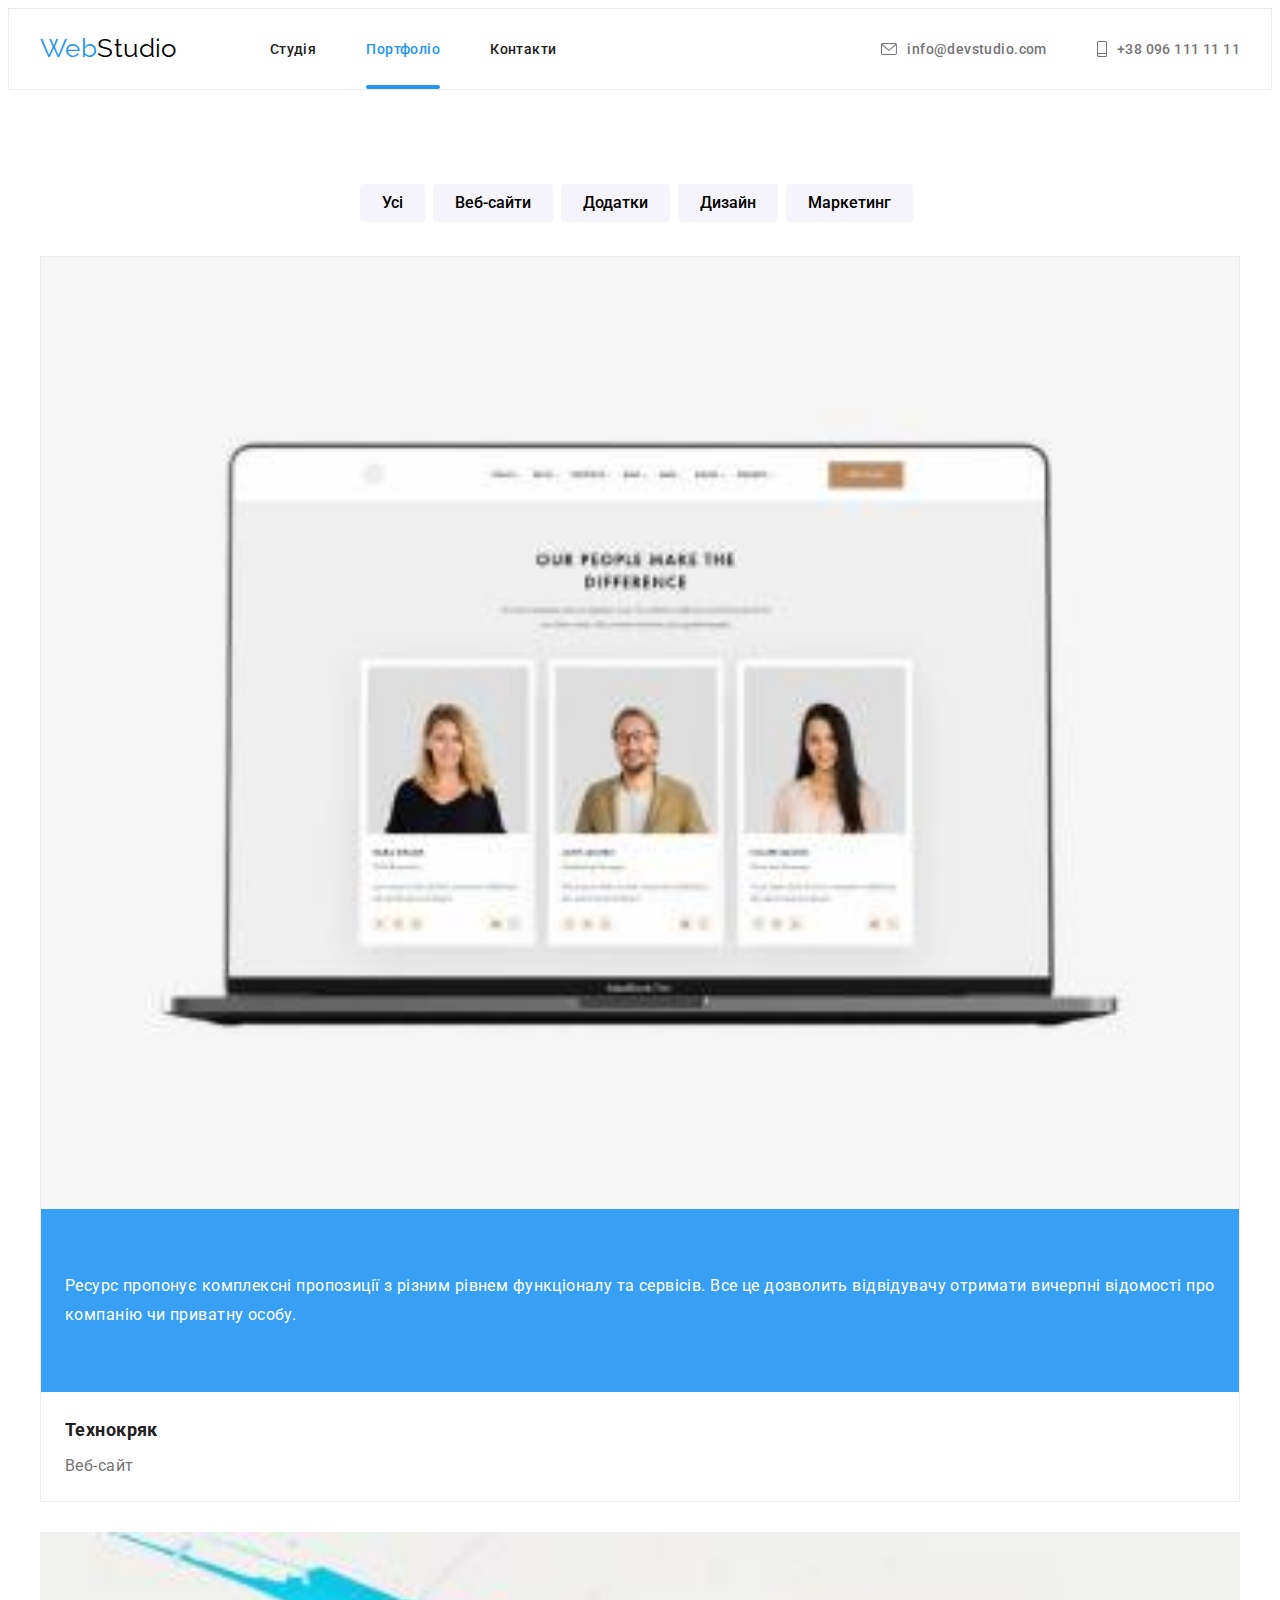
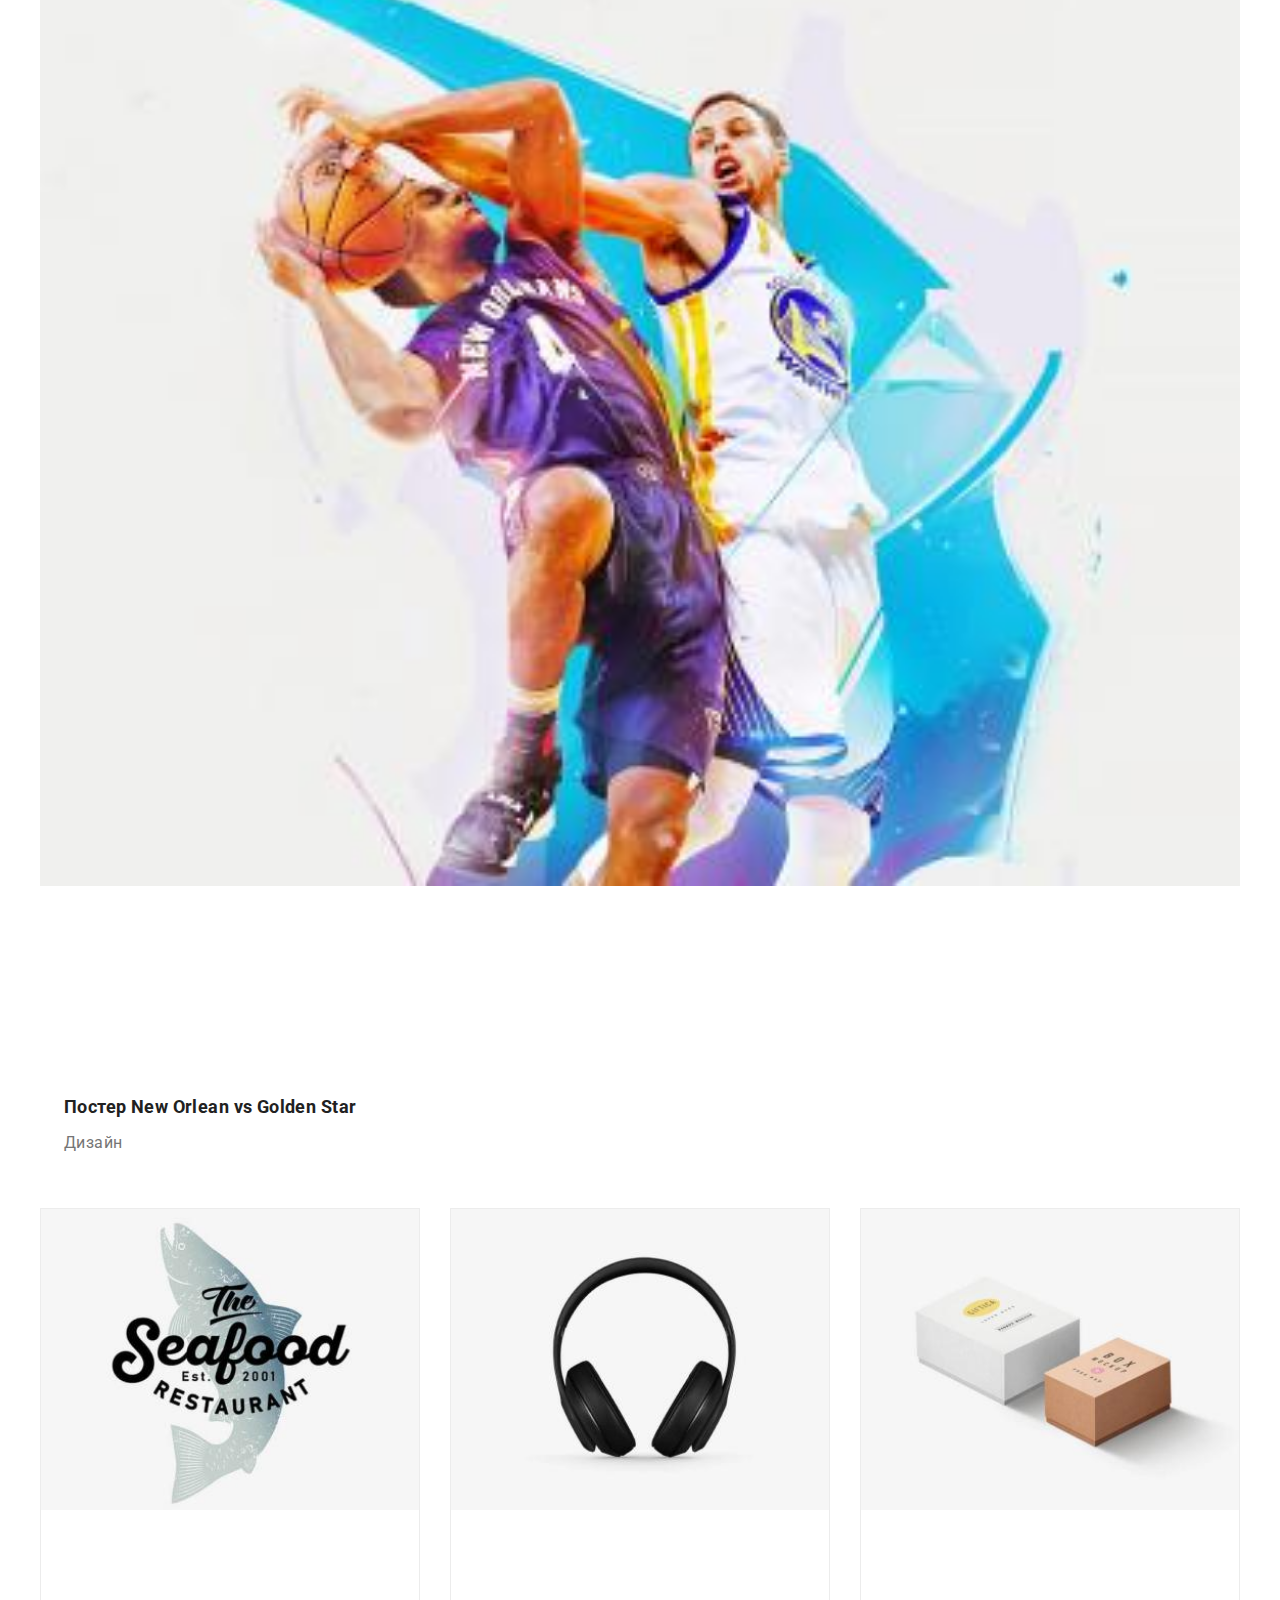
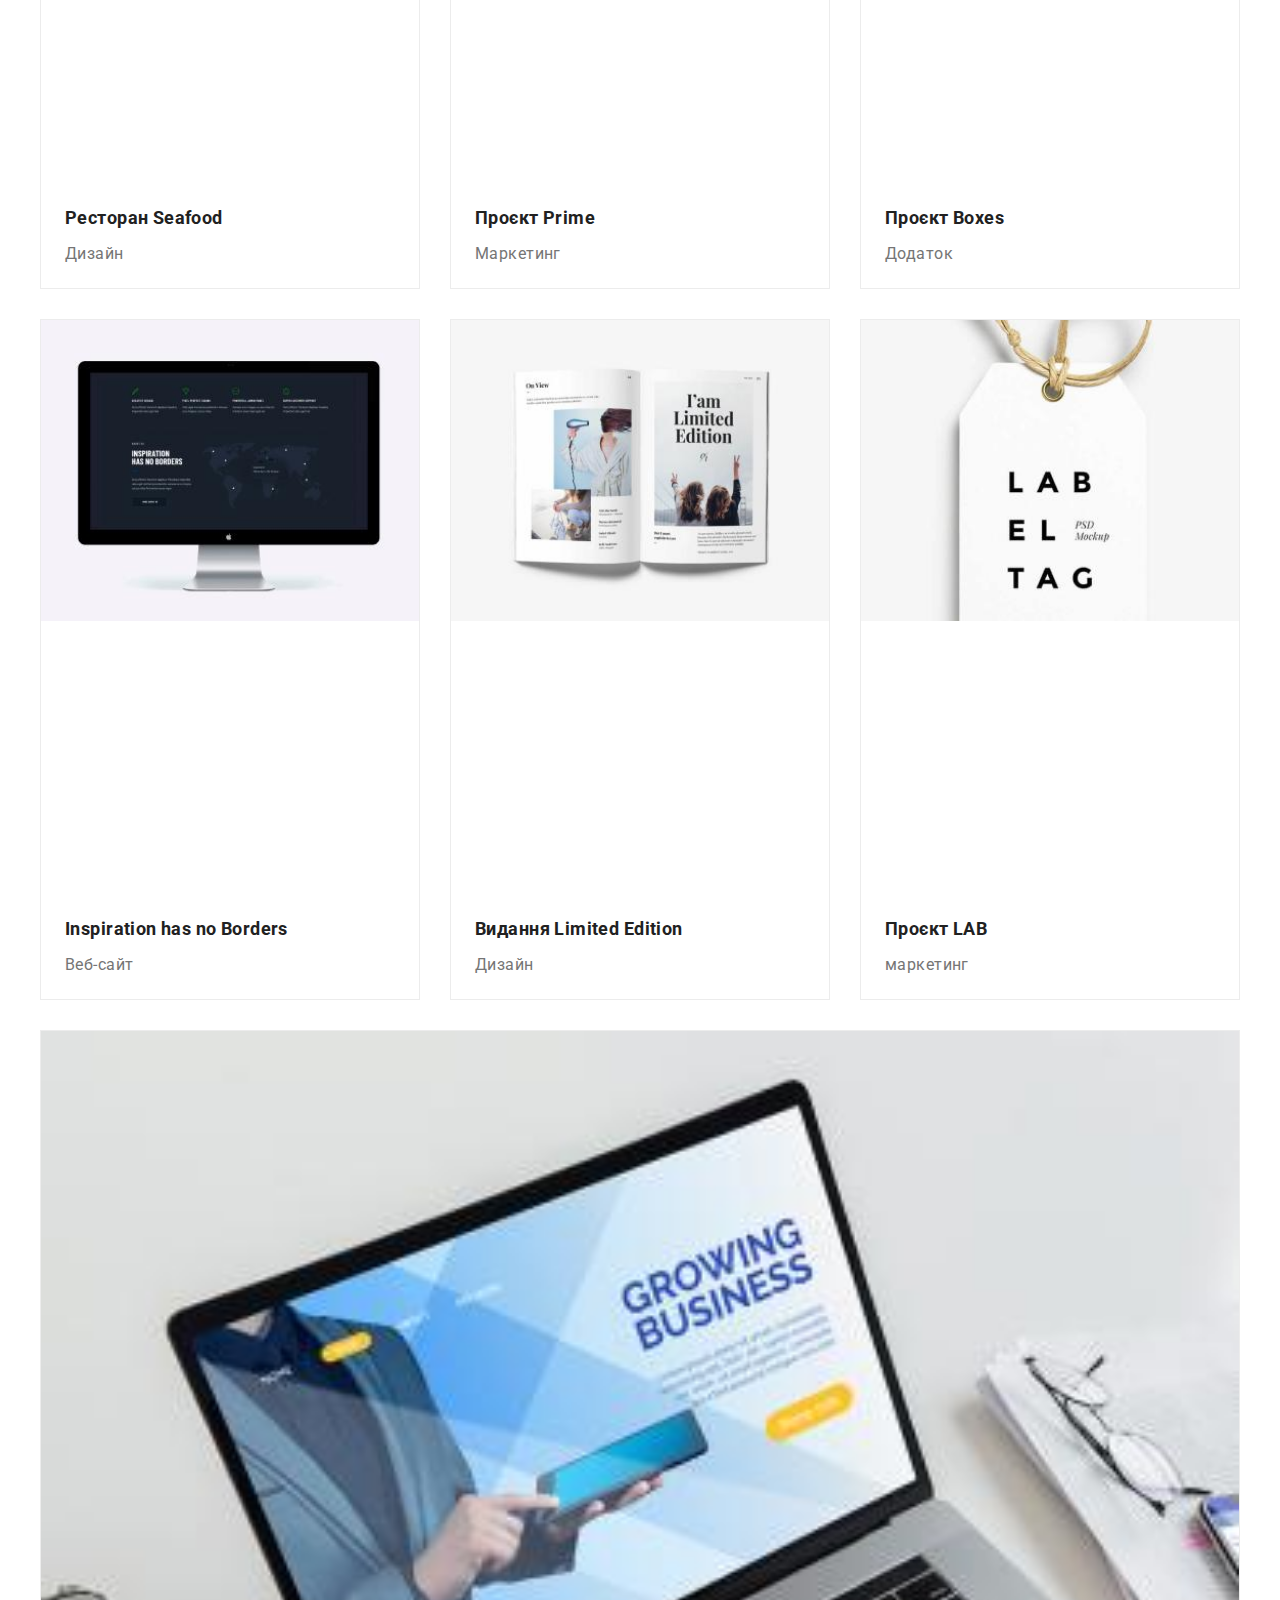
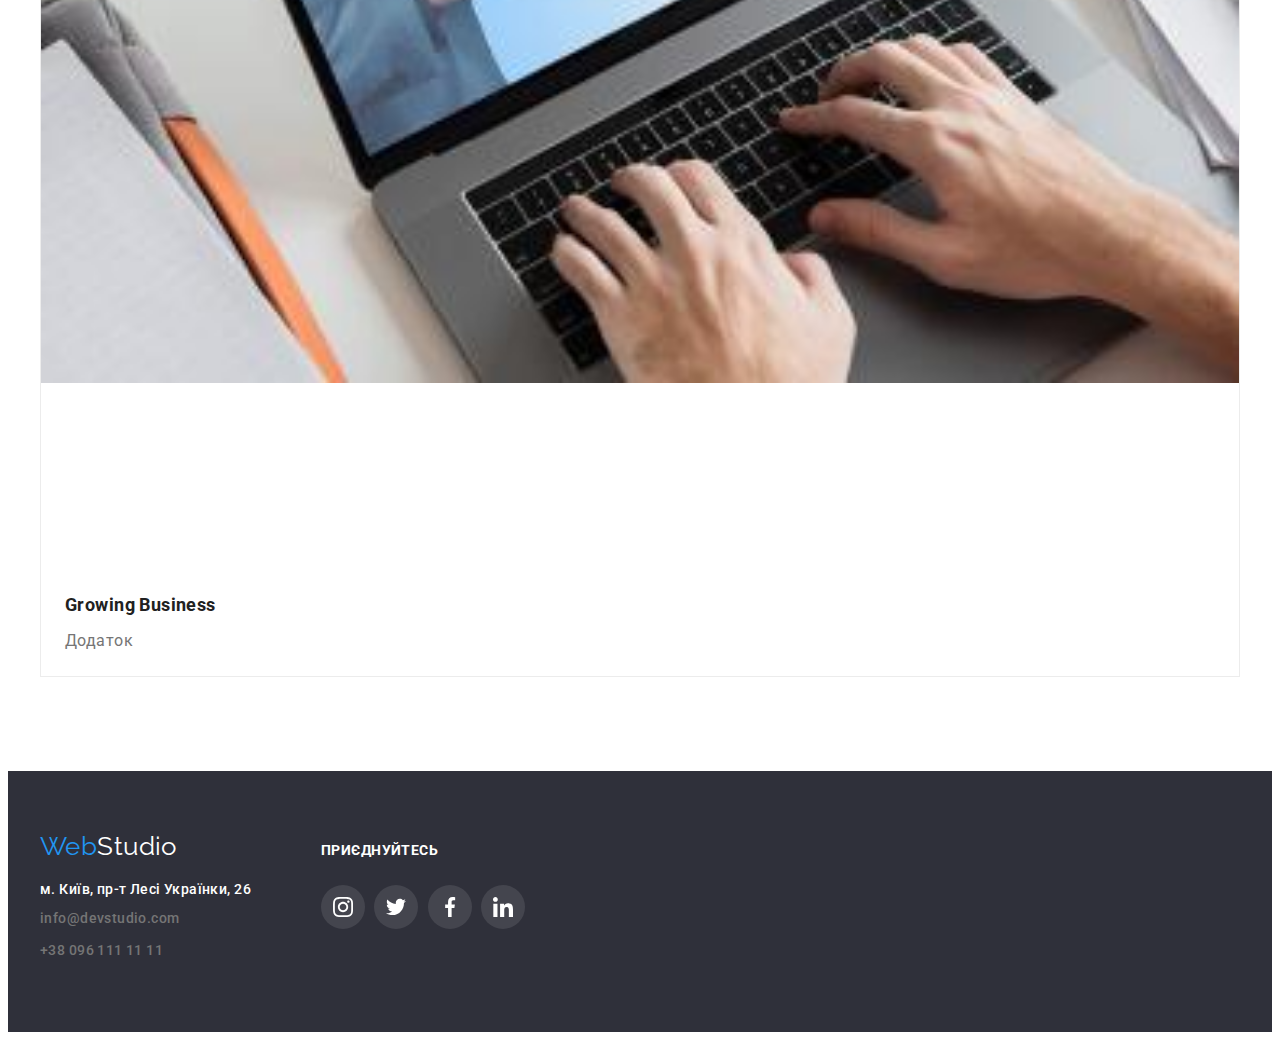
==== commit 51ef654b: "edits" ====
--- a/portfolio.html
+++ b/portfolio.html
@@ -75,104 +75,107 @@
 
 <!--Menu-->
           <ul class="cards">
-            <li class="box">
-              <a  class="box-link" href="#">
-                <img
+           <li class="box">
+            <a  class="box-link" href="#">
+                <div class="box-overlay"><img
                   src="./images/portfolio/technokryak.jpg"
                   alt="Макбук"
                   width="370"
                 />
-                <div class="box-content"><h2 class="box-title">Технокряк</h2>
-                <p>Веб-сайт</p>
-              </div></a>
-            </li>
-            <li class="box">
-              <a  class="box-link" href="#">
+                
+                <p class="overlay-text">Ресурс пропонує комплексні пропозиції з різним рівнем функціоналу та сервісів. Все це дозволить відвідувачу отримати вичерпні відомості про компанію чи приватну особу.</p>
+              </div>
+                <div class="box-content">
+                  <h2 class="box-title">Технокряк</h2>
+                <p>Веб-сайт</p></a>
+              </div>
+            </li>
+            <li ><a  class="box-link" href="#">
+              
                 <img
                   src="./images/portfolio/bascketball-players.jpg"
                   alt="баскетбольні гравці"
                   width="370"
-                />
+                /> <p class="overlay-text">Ресурс пропонує комплексні пропозиції з різним рівнем функціоналу та сервісів. Все це дозволить відвідувачу отримати вичерпні відомості про компанію чи приватну особу.</p>
                 <div class="box-content">
                   <h2 class="box-title">Постер New Orlean vs Golden Star</h2>
-                <p>Дизайн</p></div></a>
-            </li>
-            <li class="box">
-              <a  class="box-link" href="#">
+                <p>Дизайн</p></a></div>
+            </li>
+            <li class="box"><a  class="box-link" href="#">
+              
                 <img
                   src="./images/portfolio/seafood-restaurant.jpg"
                   alt="вивіска ресторану"
                   width="370"
-                />
+                /> <p class="overlay-text">Ресурс пропонує комплексні пропозиції з різним рівнем функціоналу та сервісів. Все це дозволить відвідувачу отримати вичерпні відомості про компанію чи приватну особу.</p>
                 <div class="box-content">
                   <h2 class="box-title">Ресторан Seafood</h2>
-                <p>Дизайн</p></div></a>
-            </li>
-            <li class="box">
-              <a  class="box-link" href="#"
-                ><img
+                <p>Дизайн</p></a></div>
+            </li>
+            <li class="box"><a  class="box-link" href="#">
+             
+                <img
                   src="./images/portfolio/headphones.jpg"
                   alt="навушники"
                   width="370"
-                />
+                /> <p class="overlay-text">Ресурс пропонує комплексні пропозиції з різним рівнем функціоналу та сервісів. Все це дозволить відвідувачу отримати вичерпні відомості про компанію чи приватну особу.</p>
                 <div class="box-content">
                   <h2 class="box-title">Проєкт Prime</h2>
-                <p>Маркетинг</p></div></a>
-            </li>
-            <li class="box">
-              <a  class="box-link" href="#"
-                ><img
+                <p>Маркетинг</p></a></div>
+            </li>
+            <li class="box"><a  class="box-link" href="#">
+             <img
                   src="./images/portfolio/boxes.jpg"
                   alt="коробки"
                   width="370"
-                />
+                /> <p class="overlay-text">Ресурс пропонує комплексні пропозиції з різним рівнем функціоналу та сервісів. Все це дозволить відвідувачу отримати вичерпні відомості про компанію чи приватну особу.</p>
                 <div class="box-content">
                   <h2 class="box-title">Проєкт Boxes</h2>
-                <p>Додаток</p></div></a>
-            </li>
-            <li class="box">
-              <a  class="box-link" href="#">
+                <p>Додаток</p></a></div>
+            </li>
+            <li class="box"><a  class="box-link" href="#">
+              
                 <img
                   src="./images/portfolio/mac.jpg"
                   alt="Макінтош"
                   width="370"
-                />
+                /> <p class="overlay-text">Ресурс пропонує комплексні пропозиції з різним рівнем функціоналу та сервісів. Все це дозволить відвідувачу отримати вичерпні відомості про компанію чи приватну особу.</p>
                 <div class="box-content">
                   <h2 class="box-title">Inspiration has no Borders</h2>
-                <p>Веб-сайт</p></div></a>
-            </li>
-            <li class="box">
-              <a  class="box-link" href="#"
-                ><img
+                <p>Веб-сайт</p></a></div>
+            </li>
+            <li class="box"><a  class="box-link" href="#">
+              
+                <img
                   src="./images/portfolio/book.jpg"
                   alt="books"
                   width="370"
-                />
+                /> <p class="overlay-text">Ресурс пропонує комплексні пропозиції з різним рівнем функціоналу та сервісів. Все це дозволить відвідувачу отримати вичерпні відомості про компанію чи приватну особу.</p>
                 <div class="box-content">
                   <h2 class="box-title">Видання Limited Edition</h2>
-                <p>Дизайн</p></div></a>
-            </li>
-            <li class="box">
-              <a  class="box-link" href="#"
-                ><img
+                <p>Дизайн</p></a></div>
+            </li>
+            <li class="box"><a  class="box-link" href="#">
+              
+                <img
                   src="./images/portfolio/label.jpg"
                   alt="етикетка"
                   width="370"
-                />
+                /> <p class="overlay-text">Ресурс пропонує комплексні пропозиції з різним рівнем функціоналу та сервісів. Все це дозволить відвідувачу отримати вичерпні відомості про компанію чи приватну особу.</p>
                 <div class="box-content">
                   <h2 class="box-title">Проєкт LAB</h2>
-                <p>маркетинг</p></div></a>
-            </li>
-            <li class="box">
-              <a  class="box-link" href="#"
-                ><img
+                <p>маркетинг</p></a></div>
+            </li>
+            <li class="box"><a  class="box-link" href="#">
+              
+                <img
                   src="./images/portfolio/browsing-business.jpg"
                   alt="макбук з бізнес сайтом на екрані"
                   width="370"
-                />
+                /> <p class="overlay-text">Ресурс пропонує комплексні пропозиції з різним рівнем функціоналу та сервісів. Все це дозволить відвідувачу отримати вичерпні відомості про компанію чи приватну особу.</p>
                 <div class="box-content">
                   <h2 class="box-title">Growing Business</h2>
-                <p>Додаток</p></div></a>
+                <p>Додаток</p></a></div>
             </li>
           </ul>
         </div>
--- a/css/styles.css
+++ b/css/styles.css
@@ -120,11 +120,13 @@
   line-height: var(--main-line-height);
   font-weight: var(--main-font-weight);
   font-style: normal;
+  transition: transform 250ms cubic-bezier(0.4, 0, 0.2, 1);
 }
 
 .contacts:hover,
 .contacts:focus {
   color: var(--accent-color);
+  
 }
 
 .contact-nav{
@@ -144,19 +146,38 @@
   color: var(--primary-text-color);
   line-height: var(--main-line-height);
   font-weight: var(--main-font-weight);
+  transition: transform 250ms cubic-bezier(0.4, 0, 0.2, 1);
 }
 
 .navigation:hover,
 .navigation:focus {
   color: var(--accent-color);
+ 
 }
 
 .current-navigation {
+  position: relative;
   display: flex;
   padding-top: 32px;
   padding-bottom: 32px;
+
   color: var(--accent-color);
   font-weight: var(--main-font-weight);
+
+}
+
+.current-navigation::after{
+  content: "";
+  
+  position: absolute;
+  bottom: 0;
+  
+  display: block;
+  width: 100%;
+  height: 4px;
+  background-color: var(--accent-color);
+  border-radius: 2px;
+
 }
 
 .buttons{
@@ -178,8 +199,18 @@
 
   background: #f5f4fa;
   border-radius: 4px;
-  border: none;
-  
+  border: none; 
+  transition: transform 250ms cubic-bezier(0.4, 0, 0.2, 1);
+  
+}
+
+.button:hover,
+.button:focus {
+  color: var(--primary-white-color);
+  background: var(--accent-color);
+  box-shadow: 0px 3px 1px rgba(0, 0, 0, 0.1), 0px 1px 2px rgba(0, 0, 0, 0.08), 0px 2px 2px rgba(0, 0, 0, 0.12);
+  border-radius: 4px;
+ 
 }
 
 .hero {
@@ -217,13 +248,6 @@
   line-height: 1.36;
 }
 
-.button:hover,
-.button:focus {
-  color: var(--primary-white-color);
-  background: var(--accent-color);
-  box-shadow: 0px 3px 1px rgba(0, 0, 0, 0.1), 0px 1px 2px rgba(0, 0, 0, 0.08), 0px 2px 2px rgba(0, 0, 0, 0.12);
-  border-radius: 4px;
-}
 
 .hero-button {
   display: inline-flex;
@@ -244,12 +268,65 @@
   border: none;
   min-width: 216px;
   height: 50px;
+  transition: transform 250ms cubic-bezier(0.4, 0, 0.2, 1);
 }
 
 .hero-button:hover,
 .hero-button:focus {
   background: #188ce8;
   box-shadow: 0px 4px 4px rgba(0, 0, 0, 0.15);
+  
+}
+
+.backdrop{
+  position: fixed;
+  top: 0;
+  left: 0;
+  width: 100%;
+  height: 100%;
+
+  background-color: rgba(0, 0, 0, 0.2);
+  opacity: 1;
+  visibility: visible;
+  transition: opacity 250ms cubic-bezier(0.4, 0, 0.2, 1),visibility 250ms cubic-bezier(0.4, 0, 0.2, 1);
+}
+
+.backdrop.is-hidden{
+  visibility: hidden;
+  opacity: 0;
+  pointer-events: none;
+}
+
+.modal{
+  position: absolute;
+  top: 50%;
+  left: 50%;
+  transform: translate(-50%,-50%);
+ 
+  width: 528px;
+  height: 581px;
+  
+  background-color: #fff;
+}
+
+.modal-close{
+  
+  cursor: pointer;
+  position: absolute;
+  top: 8px;
+  right: 8px;
+
+  background: var(--primary-white-color);
+  border: 1px solid rgba(0, 0, 0, 0.1);
+  /* border-radius: 50%; */
+  transition: transform 250ms cubic-bezier(0.4, 0, 0.2, 1);
+  
+}
+
+.modal-close:hover,
+.modal-close:focus{
+  background-color: var(--accent-color);
+  /* transition: transform 250ms cubic-bezier(0.4, 0, 0.2, 1); */
 }
 
 .cards {
@@ -259,6 +336,8 @@
 }
 
 .box {
+  position: relative;
+
   border: 1px solid #ECECEC;
   flex: 1 1 calc(33.33% - 30px);
   box-sizing: border-box;
@@ -276,12 +355,27 @@
 
 .box-link{
   display: block;
-}
+  transition: transform 250ms cubic-bezier(0.4, 0, 0.2, 1);
+}
+
 
 .box-link:hover,
 .box-link:focus{
   box-shadow: 0px 3px 1px rgba(0, 0, 0, 0.1), 0px 1px 2px rgba(0, 0, 0, 0.08), 0px 2px 2px rgba(0, 0, 0, 0.12);
-}
+  
+}
+
+
+.box-overlay{
+  /* position: absolute; */
+  background-color: rgba(33, 150, 243, 0.9);
+}
+
+.overlay-text{
+  color: var(--primary-white-color);
+  padding: 63px 24px;
+}
+
 
 .box-content{
   margin-left: 0;
@@ -345,7 +439,7 @@
 
 .about-item{
   display: inline-flex;
- justify-content: center;
+  justify-content: center;
 }
 
 .about-item .item{
@@ -356,6 +450,32 @@
 
 .about-item .item:last-child{
   margin-right: 0;
+}
+
+.img-about-item{
+  position: relative;
+  display: block;
+}
+
+.img-text{
+  position: absolute;
+  display: flex;
+  align-items: center;
+  justify-content: center;
+  width: 100%;
+  height: 70px;
+  left: 0;
+  bottom: 0px;
+
+  font-weight: 700;
+  font-size: 14px;
+  line-height: 1.14px;
+  text-align: center;
+  letter-spacing: 0.03em;
+  text-transform: uppercase;
+  
+  background: rgba(47, 48, 58, 0.8);
+  color: var(--primary-white-color);
 }
 
 .item-section{
@@ -422,7 +542,8 @@
   background-color: var(--primary-white-color);
   border-radius: 50%;
   fill: #AFB1B8;
-  color:var(--primary-white-color);
+  color:var(--primary-white-color); 
+  transition: transform 250ms cubic-bezier(0.4, 0, 0.2, 1);
 }
 
 .socials-logo{
@@ -434,6 +555,7 @@
 .social-link:focus{
   fill:currentColor;
   background-color: var(--accent-color);
+ 
 }
 
 
@@ -463,12 +585,14 @@
   border-radius: 4px;
   fill:#AFB1B8;
   color:var(--accent-color);
+  transition: transform 250ms cubic-bezier(0.4, 0, 0.2, 1);
 }
 
 .client:hover,
 .client:focus{
   fill:currentColor;
   border-color: var(--accent-color);
+  
 }
 
 .visually-hidden {
@@ -525,12 +649,14 @@
 
   font-style: normal;
   color: var(--primary-white-color);
-  line-height: var(--main-line-height);
+  line-height: var(--main-line-height); 
+  transition: transform 250ms cubic-bezier(0.4, 0, 0.2, 1);
 }
 
 .address:hover,
 .address:focus {
   color: var(--accent-color);
+ 
 }
 
 .join{
@@ -563,11 +689,13 @@
   border-radius: 50%;
 
   fill:var(--primary-white-color);
+  transition: transform 250ms cubic-bezier(0.4, 0, 0.2, 1);
 }
 
 .footers-social-link:hover,
 .footers-social-link:focus{
-background-color: var(--accent-color);
+  background-color: var(--accent-color);
+  
 }
 
 
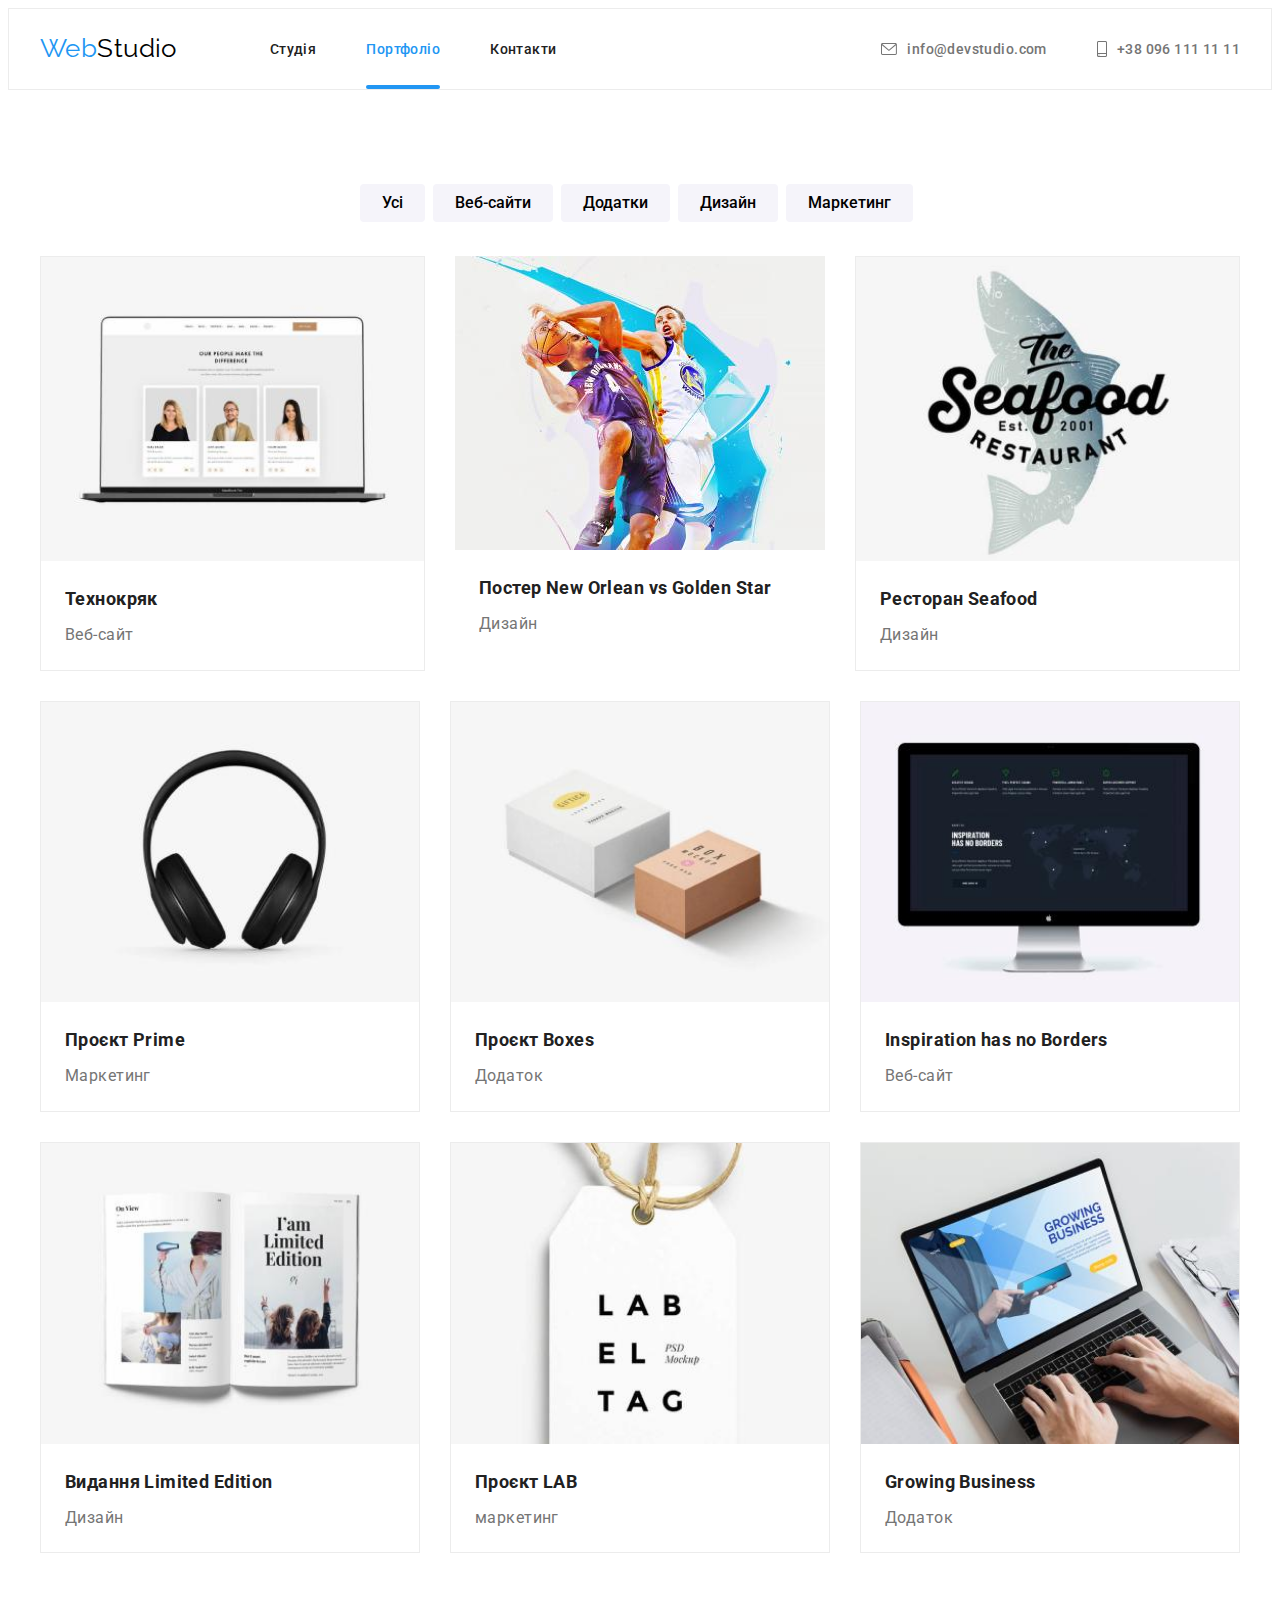
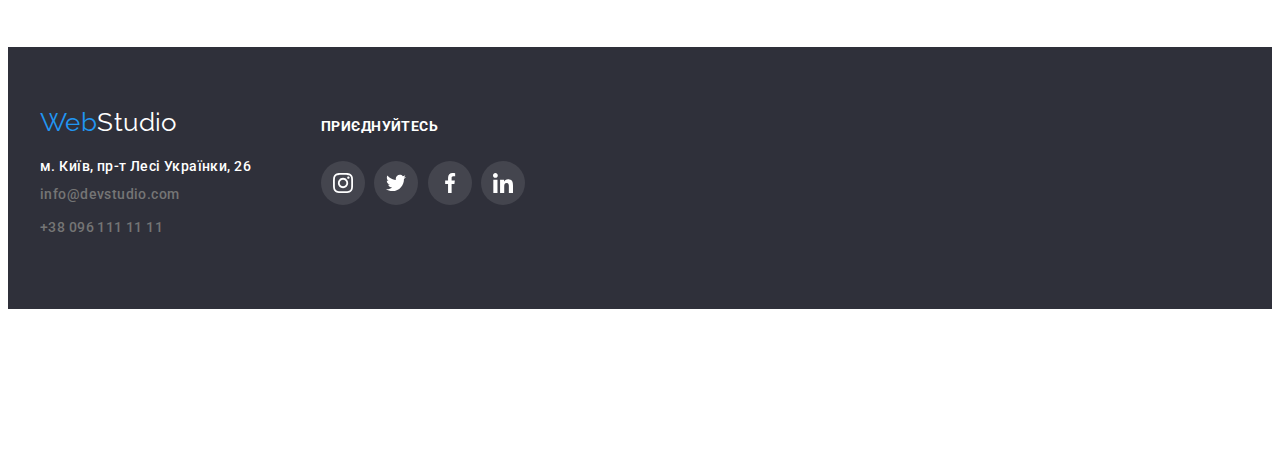
==== commit 35750156: "edited" ====
--- a/portfolio.html
+++ b/portfolio.html
@@ -77,21 +77,22 @@
           <ul class="cards">
            <li class="box">
             <a  class="box-link" href="#">
-                <div class="box-overlay"><img
+                <div class="box-overlay">
+                  <img
                   src="./images/portfolio/technokryak.jpg"
                   alt="Макбук"
                   width="370"
                 />
-                
                 <p class="overlay-text">Ресурс пропонує комплексні пропозиції з різним рівнем функціоналу та сервісів. Все це дозволить відвідувачу отримати вичерпні відомості про компанію чи приватну особу.</p>
               </div>
                 <div class="box-content">
                   <h2 class="box-title">Технокряк</h2>
-                <p>Веб-сайт</p></a>
+                <p>Веб-сайт</p>
               </div>
-            </li>
-            <li ><a  class="box-link" href="#">
-              
+            </a>
+            </li>
+            <li >
+              <a  class="box-link" href="#">
                 <img
                   src="./images/portfolio/bascketball-players.jpg"
                   alt="баскетбольні гравці"
@@ -99,9 +100,10 @@
                 /> <p class="overlay-text">Ресурс пропонує комплексні пропозиції з різним рівнем функціоналу та сервісів. Все це дозволить відвідувачу отримати вичерпні відомості про компанію чи приватну особу.</p>
                 <div class="box-content">
                   <h2 class="box-title">Постер New Orlean vs Golden Star</h2>
-                <p>Дизайн</p></a></div>
-            </li>
-            <li class="box"><a  class="box-link" href="#">
+                <p>Дизайн</p></div></a>
+            </li>
+            <li class="box">
+              <a  class="box-link" href="#">
               
                 <img
                   src="./images/portfolio/seafood-restaurant.jpg"
@@ -110,7 +112,7 @@
                 /> <p class="overlay-text">Ресурс пропонує комплексні пропозиції з різним рівнем функціоналу та сервісів. Все це дозволить відвідувачу отримати вичерпні відомості про компанію чи приватну особу.</p>
                 <div class="box-content">
                   <h2 class="box-title">Ресторан Seafood</h2>
-                <p>Дизайн</p></a></div>
+                <p>Дизайн</p></div></a>
             </li>
             <li class="box"><a  class="box-link" href="#">
              
@@ -121,7 +123,7 @@
                 /> <p class="overlay-text">Ресурс пропонує комплексні пропозиції з різним рівнем функціоналу та сервісів. Все це дозволить відвідувачу отримати вичерпні відомості про компанію чи приватну особу.</p>
                 <div class="box-content">
                   <h2 class="box-title">Проєкт Prime</h2>
-                <p>Маркетинг</p></a></div>
+                <p>Маркетинг</p></div></a>
             </li>
             <li class="box"><a  class="box-link" href="#">
              <img
@@ -131,7 +133,7 @@
                 /> <p class="overlay-text">Ресурс пропонує комплексні пропозиції з різним рівнем функціоналу та сервісів. Все це дозволить відвідувачу отримати вичерпні відомості про компанію чи приватну особу.</p>
                 <div class="box-content">
                   <h2 class="box-title">Проєкт Boxes</h2>
-                <p>Додаток</p></a></div>
+                <p>Додаток</p></div></a>
             </li>
             <li class="box"><a  class="box-link" href="#">
               
@@ -142,7 +144,7 @@
                 /> <p class="overlay-text">Ресурс пропонує комплексні пропозиції з різним рівнем функціоналу та сервісів. Все це дозволить відвідувачу отримати вичерпні відомості про компанію чи приватну особу.</p>
                 <div class="box-content">
                   <h2 class="box-title">Inspiration has no Borders</h2>
-                <p>Веб-сайт</p></a></div>
+                <p>Веб-сайт</p></div></a>
             </li>
             <li class="box"><a  class="box-link" href="#">
               
@@ -153,7 +155,7 @@
                 /> <p class="overlay-text">Ресурс пропонує комплексні пропозиції з різним рівнем функціоналу та сервісів. Все це дозволить відвідувачу отримати вичерпні відомості про компанію чи приватну особу.</p>
                 <div class="box-content">
                   <h2 class="box-title">Видання Limited Edition</h2>
-                <p>Дизайн</p></a></div>
+                <p>Дизайн</p></div></a>
             </li>
             <li class="box"><a  class="box-link" href="#">
               
@@ -164,7 +166,7 @@
                 /> <p class="overlay-text">Ресурс пропонує комплексні пропозиції з різним рівнем функціоналу та сервісів. Все це дозволить відвідувачу отримати вичерпні відомості про компанію чи приватну особу.</p>
                 <div class="box-content">
                   <h2 class="box-title">Проєкт LAB</h2>
-                <p>маркетинг</p></a></div>
+                <p>маркетинг</p></div></a>
             </li>
             <li class="box"><a  class="box-link" href="#">
               
@@ -175,7 +177,7 @@
                 /> <p class="overlay-text">Ресурс пропонує комплексні пропозиції з різним рівнем функціоналу та сервісів. Все це дозволить відвідувачу отримати вичерпні відомості про компанію чи приватну особу.</p>
                 <div class="box-content">
                   <h2 class="box-title">Growing Business</h2>
-                <p>Додаток</p></a></div>
+                <p>Додаток</p></div></a>
             </li>
           </ul>
         </div>
--- a/css/styles.css
+++ b/css/styles.css
@@ -315,10 +315,12 @@
   position: absolute;
   top: 8px;
   right: 8px;
+  width: 30px;
+  height: 30px;
 
   background: var(--primary-white-color);
   border: 1px solid rgba(0, 0, 0, 0.1);
-  /* border-radius: 50%; */
+  border-radius: 50%;
   transition: transform 250ms cubic-bezier(0.4, 0, 0.2, 1);
   
 }
@@ -326,7 +328,6 @@
 .modal-close:hover,
 .modal-close:focus{
   background-color: var(--accent-color);
-  /* transition: transform 250ms cubic-bezier(0.4, 0, 0.2, 1); */
 }
 
 .cards {
@@ -360,20 +361,38 @@
 
 
 .box-link:hover,
-.box-link:focus{
+.box-link:focus .overlay-text{
+  transform: translateY(0%);
+  opacity: 1;
   box-shadow: 0px 3px 1px rgba(0, 0, 0, 0.1), 0px 1px 2px rgba(0, 0, 0, 0.08), 0px 2px 2px rgba(0, 0, 0, 0.12);
-  
 }
 
 
 .box-overlay{
-  /* position: absolute; */
-  background-color: rgba(33, 150, 243, 0.9);
+  position: relative;
+  overflow: hidden;
 }
 
 .overlay-text{
+  position: absolute;
+  top: 0;
+  left: 0;
+  padding-top: 63px;
+  padding-right: 24px;
+  padding-bottom: 63px;
+  padding-left: 24px;
+  width: 100%;
+  height: 100%;
+
+  background: rgba(33, 150, 243, 0.9);
+  font-size: 18px;
+  line-height: 1.56;
   color: var(--primary-white-color);
-  padding: 63px 24px;
+
+  transform: translateY(100%);
+  opacity: 0;
+  transition: transform 250ms cubic-bezier(0.4, 0, 0.2, 1),
+              opacity 250ms cubic-bezier(0.4, 0, 0.2, 1);
 }
 
 
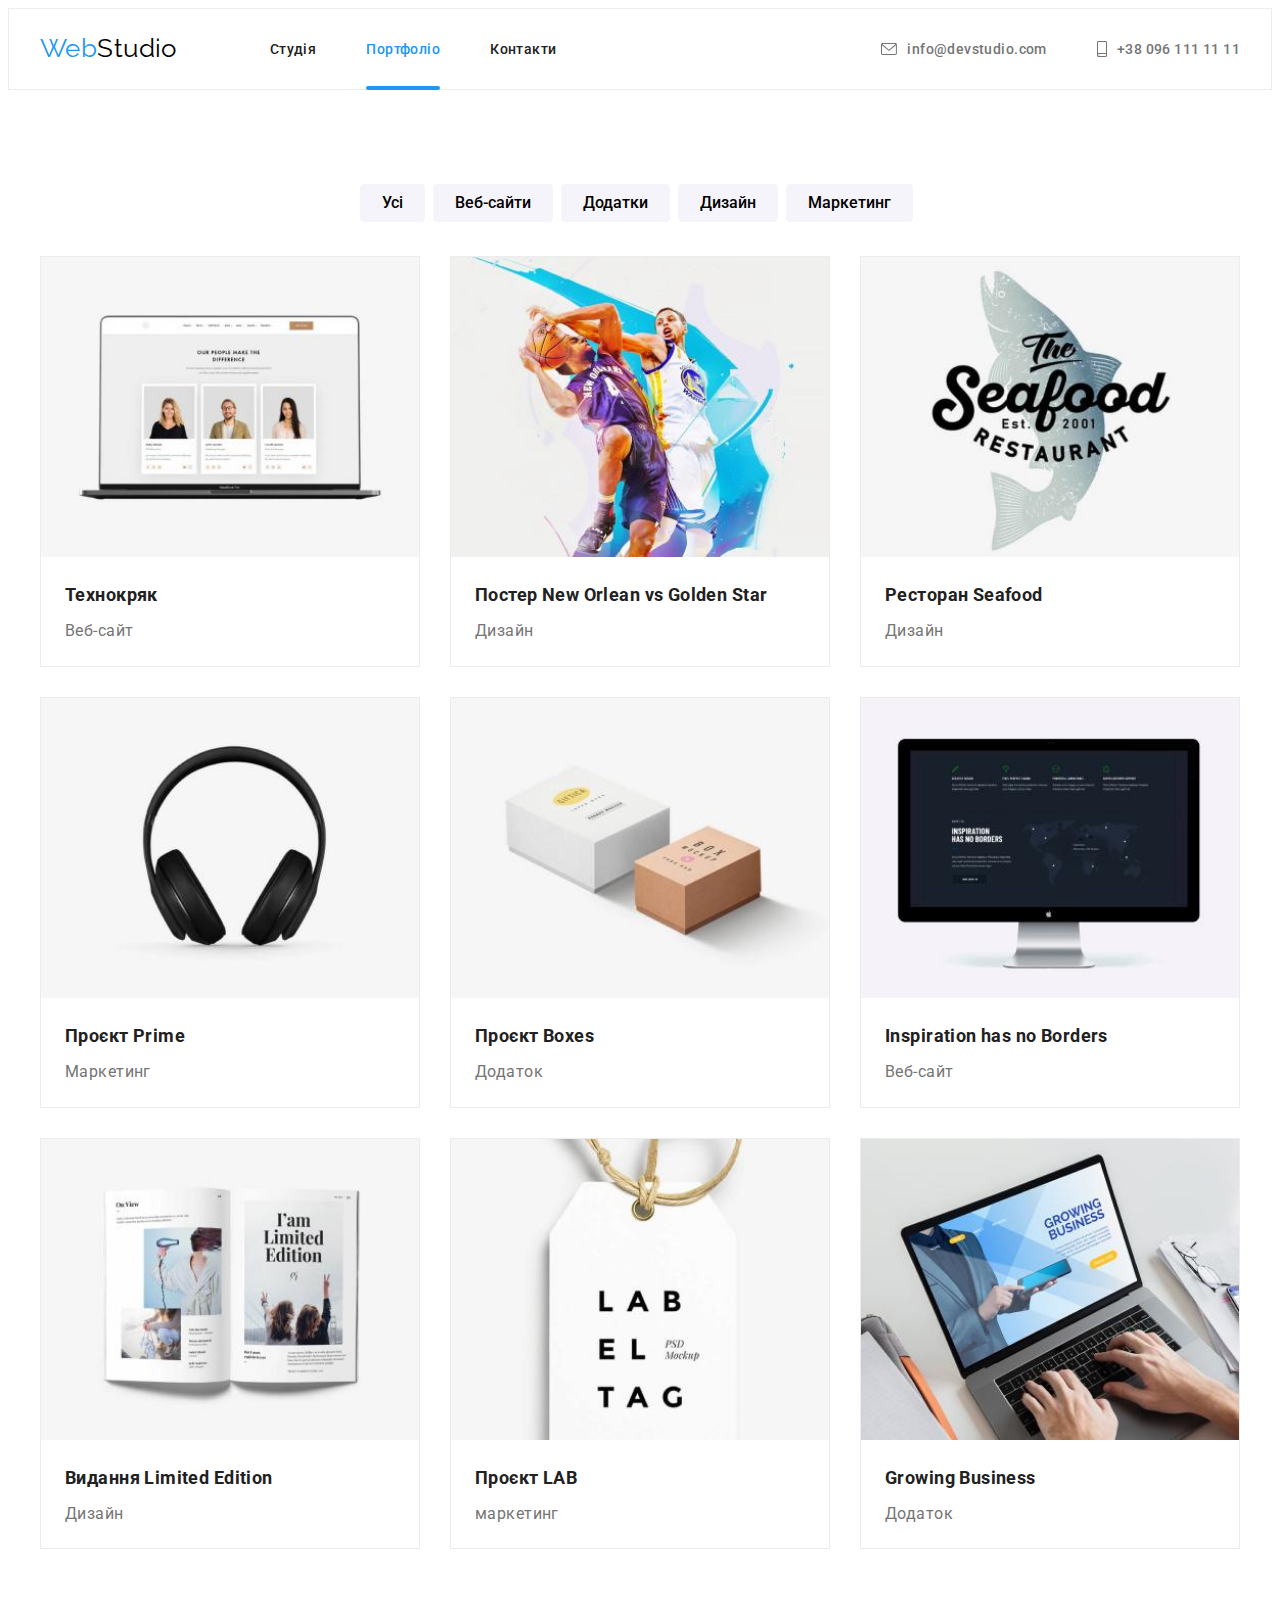
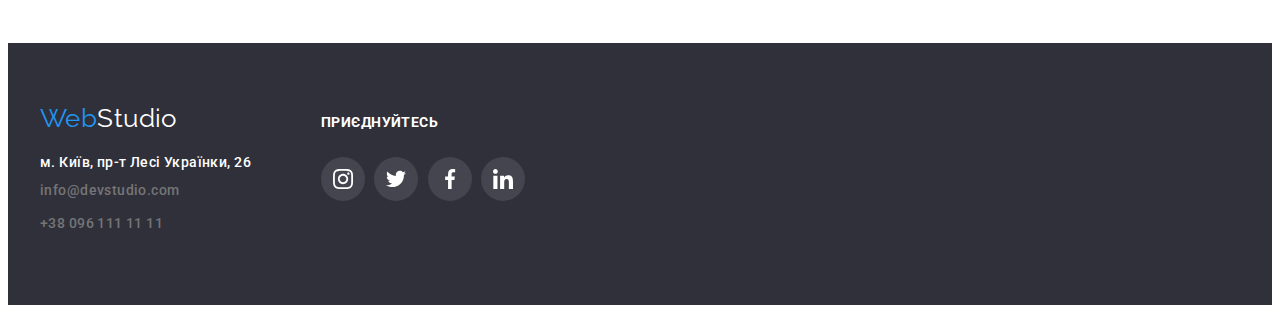
==== commit 5cce299e: "edits" ====
--- a/portfolio.html
+++ b/portfolio.html
@@ -78,7 +78,7 @@
            <li class="box">
             <a  class="box-link" href="#">
                 <div class="box-overlay">
-                  <img
+                  <img class="box-img"
                   src="./images/portfolio/technokryak.jpg"
                   alt="Макбук"
                   width="370"
@@ -91,90 +91,98 @@
               </div>
             </a>
             </li>
-            <li >
-              <a  class="box-link" href="#">
+            <li  class="box">
+              <a  class="box-link" href="#">
+                <div class="box-overlay">
                 <img
                   src="./images/portfolio/bascketball-players.jpg"
                   alt="баскетбольні гравці"
                   width="370"
-                /> <p class="overlay-text">Ресурс пропонує комплексні пропозиції з різним рівнем функціоналу та сервісів. Все це дозволить відвідувачу отримати вичерпні відомості про компанію чи приватну особу.</p>
+                /> <p class="overlay-text">Ресурс пропонує комплексні пропозиції з різним рівнем функціоналу та сервісів. Все це дозволить відвідувачу отримати вичерпні відомості про компанію чи приватну особу.</p></div>
                 <div class="box-content">
                   <h2 class="box-title">Постер New Orlean vs Golden Star</h2>
                 <p>Дизайн</p></div></a>
             </li>
             <li class="box">
               <a  class="box-link" href="#">
-              
+              <div class="box-overlay">
                 <img
                   src="./images/portfolio/seafood-restaurant.jpg"
                   alt="вивіска ресторану"
                   width="370"
-                /> <p class="overlay-text">Ресурс пропонує комплексні пропозиції з різним рівнем функціоналу та сервісів. Все це дозволить відвідувачу отримати вичерпні відомості про компанію чи приватну особу.</p>
+                /> <p class="overlay-text">Ресурс пропонує комплексні пропозиції з різним рівнем функціоналу та сервісів. Все це дозволить відвідувачу отримати вичерпні відомості про компанію чи приватну особу.</p></div>
                 <div class="box-content">
                   <h2 class="box-title">Ресторан Seafood</h2>
                 <p>Дизайн</p></div></a>
             </li>
-            <li class="box"><a  class="box-link" href="#">
-             
+            <li class="box">
+              <a  class="box-link" href="#">
+             <div class="box-overlay">
                 <img
                   src="./images/portfolio/headphones.jpg"
                   alt="навушники"
                   width="370"
-                /> <p class="overlay-text">Ресурс пропонує комплексні пропозиції з різним рівнем функціоналу та сервісів. Все це дозволить відвідувачу отримати вичерпні відомості про компанію чи приватну особу.</p>
+                /> <p class="overlay-text">Ресурс пропонує комплексні пропозиції з різним рівнем функціоналу та сервісів. Все це дозволить відвідувачу отримати вичерпні відомості про компанію чи приватну особу.</p></div>
                 <div class="box-content">
                   <h2 class="box-title">Проєкт Prime</h2>
                 <p>Маркетинг</p></div></a>
             </li>
-            <li class="box"><a  class="box-link" href="#">
+            <li class="box">
+              <a  class="box-link" href="#">
+                <div class="box-overlay">
              <img
                   src="./images/portfolio/boxes.jpg"
                   alt="коробки"
                   width="370"
-                /> <p class="overlay-text">Ресурс пропонує комплексні пропозиції з різним рівнем функціоналу та сервісів. Все це дозволить відвідувачу отримати вичерпні відомості про компанію чи приватну особу.</p>
+                /> <p class="overlay-text">Ресурс пропонує комплексні пропозиції з різним рівнем функціоналу та сервісів. Все це дозволить відвідувачу отримати вичерпні відомості про компанію чи приватну особу.</p></div>
                 <div class="box-content">
                   <h2 class="box-title">Проєкт Boxes</h2>
                 <p>Додаток</p></div></a>
             </li>
-            <li class="box"><a  class="box-link" href="#">
-              
+            <li class="box">
+              <a  class="box-link" href="#">
+              <div class="box-overlay">
                 <img
                   src="./images/portfolio/mac.jpg"
                   alt="Макінтош"
                   width="370"
-                /> <p class="overlay-text">Ресурс пропонує комплексні пропозиції з різним рівнем функціоналу та сервісів. Все це дозволить відвідувачу отримати вичерпні відомості про компанію чи приватну особу.</p>
+                /> <p class="overlay-text">Ресурс пропонує комплексні пропозиції з різним рівнем функціоналу та сервісів. Все це дозволить відвідувачу отримати вичерпні відомості про компанію чи приватну особу.</p></div>
                 <div class="box-content">
                   <h2 class="box-title">Inspiration has no Borders</h2>
                 <p>Веб-сайт</p></div></a>
             </li>
-            <li class="box"><a  class="box-link" href="#">
-              
+            <li class="box">
+              <a  class="box-link" href="#">
+              <div class="box-overlay">
                 <img
                   src="./images/portfolio/book.jpg"
                   alt="books"
                   width="370"
-                /> <p class="overlay-text">Ресурс пропонує комплексні пропозиції з різним рівнем функціоналу та сервісів. Все це дозволить відвідувачу отримати вичерпні відомості про компанію чи приватну особу.</p>
+                /> <p class="overlay-text">Ресурс пропонує комплексні пропозиції з різним рівнем функціоналу та сервісів. Все це дозволить відвідувачу отримати вичерпні відомості про компанію чи приватну особу.</p></div>
                 <div class="box-content">
                   <h2 class="box-title">Видання Limited Edition</h2>
                 <p>Дизайн</p></div></a>
             </li>
-            <li class="box"><a  class="box-link" href="#">
-              
+            <li class="box">
+              <a  class="box-link" href="#">
+              <div class="box-overlay">
                 <img
                   src="./images/portfolio/label.jpg"
                   alt="етикетка"
                   width="370"
-                /> <p class="overlay-text">Ресурс пропонує комплексні пропозиції з різним рівнем функціоналу та сервісів. Все це дозволить відвідувачу отримати вичерпні відомості про компанію чи приватну особу.</p>
+                /> <p class="overlay-text">Ресурс пропонує комплексні пропозиції з різним рівнем функціоналу та сервісів. Все це дозволить відвідувачу отримати вичерпні відомості про компанію чи приватну особу.</p></div>
                 <div class="box-content">
                   <h2 class="box-title">Проєкт LAB</h2>
                 <p>маркетинг</p></div></a>
             </li>
-            <li class="box"><a  class="box-link" href="#">
-              
+            <li class="box">
+              <a  class="box-link" href="#">
+              <div class="box-overlay">
                 <img
                   src="./images/portfolio/browsing-business.jpg"
                   alt="макбук з бізнес сайтом на екрані"
                   width="370"
-                /> <p class="overlay-text">Ресурс пропонує комплексні пропозиції з різним рівнем функціоналу та сервісів. Все це дозволить відвідувачу отримати вичерпні відомості про компанію чи приватну особу.</p>
+                /> <p class="overlay-text">Ресурс пропонує комплексні пропозиції з різним рівнем функціоналу та сервісів. Все це дозволить відвідувачу отримати вичерпні відомості про компанію чи приватну особу.</p></div>
                 <div class="box-content">
                   <h2 class="box-title">Growing Business</h2>
                 <p>Додаток</p></div></a>
--- a/css/styles.css
+++ b/css/styles.css
@@ -170,7 +170,7 @@
   content: "";
   
   position: absolute;
-  bottom: 0;
+  bottom: -1px;
   
   display: block;
   width: 100%;
@@ -309,8 +309,7 @@
   background-color: #fff;
 }
 
-.modal-close{
-  
+.modal-close {
   cursor: pointer;
   position: absolute;
   top: 8px;
@@ -318,11 +317,15 @@
   width: 30px;
   height: 30px;
 
+  display: flex;
+  align-items: center;
+  justify-content: center;
+  padding: 0;
+
   background: var(--primary-white-color);
   border: 1px solid rgba(0, 0, 0, 0.1);
   border-radius: 50%;
   transition: transform 250ms cubic-bezier(0.4, 0, 0.2, 1);
-  
 }
 
 .modal-close:hover,
@@ -361,16 +364,19 @@
 
 
 .box-link:hover,
-.box-link:focus .overlay-text{
-  transform: translateY(0%);
-  opacity: 1;
+.box-link:focus {
+  /* transform: translateY(0%);
+  opacity: 1; */
   box-shadow: 0px 3px 1px rgba(0, 0, 0, 0.1), 0px 1px 2px rgba(0, 0, 0, 0.08), 0px 2px 2px rgba(0, 0, 0, 0.12);
 }
 
+.box-img{
+  display: block;
+}
 
 .box-overlay{
   position: relative;
-  overflow: hidden;
+  /* overflow: hidden; */
 }
 
 .overlay-text{
@@ -389,10 +395,17 @@
   line-height: 1.56;
   color: var(--primary-white-color);
 
+ 
   transform: translateY(100%);
   opacity: 0;
   transition: transform 250ms cubic-bezier(0.4, 0, 0.2, 1),
               opacity 250ms cubic-bezier(0.4, 0, 0.2, 1);
+}
+
+.overlay-text:hover,
+.overlay-text:focus .box-link{
+ transform: translateY(0%);
+ opacity: 1;
 }
 
 
